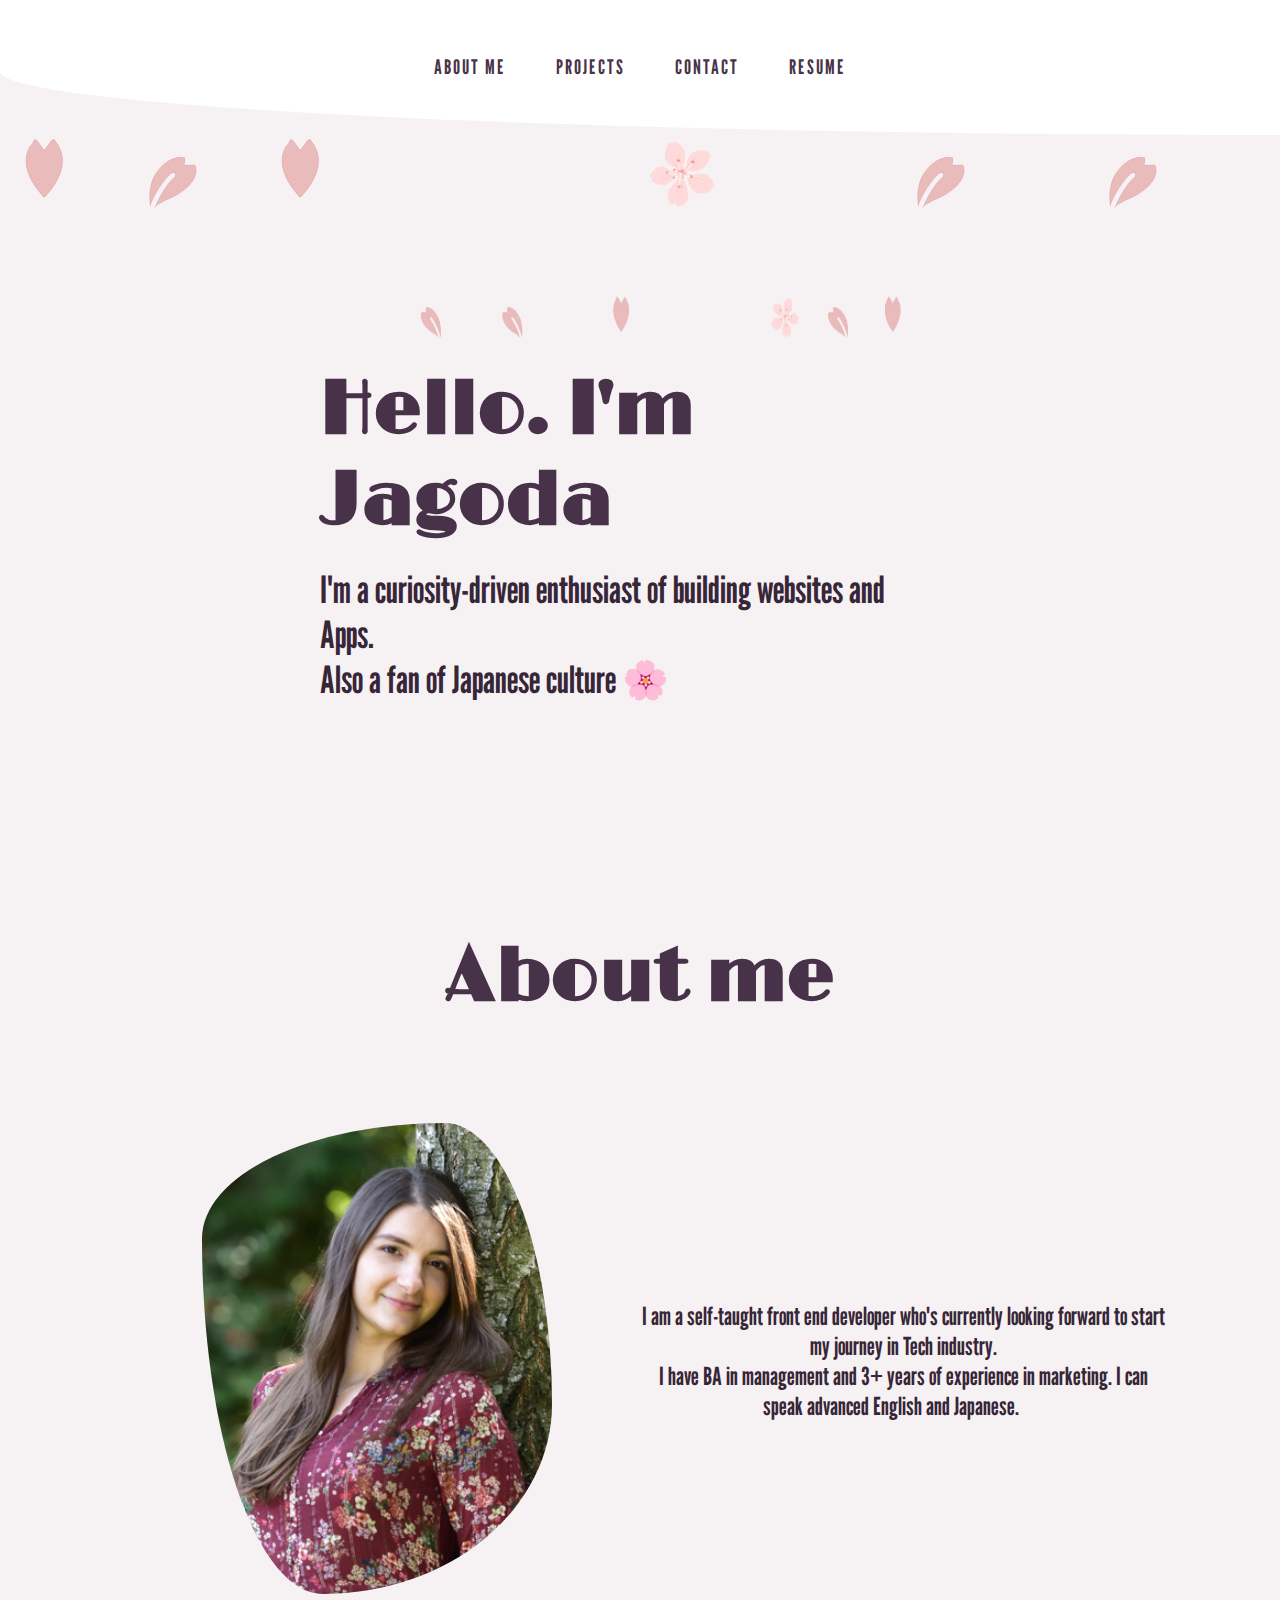
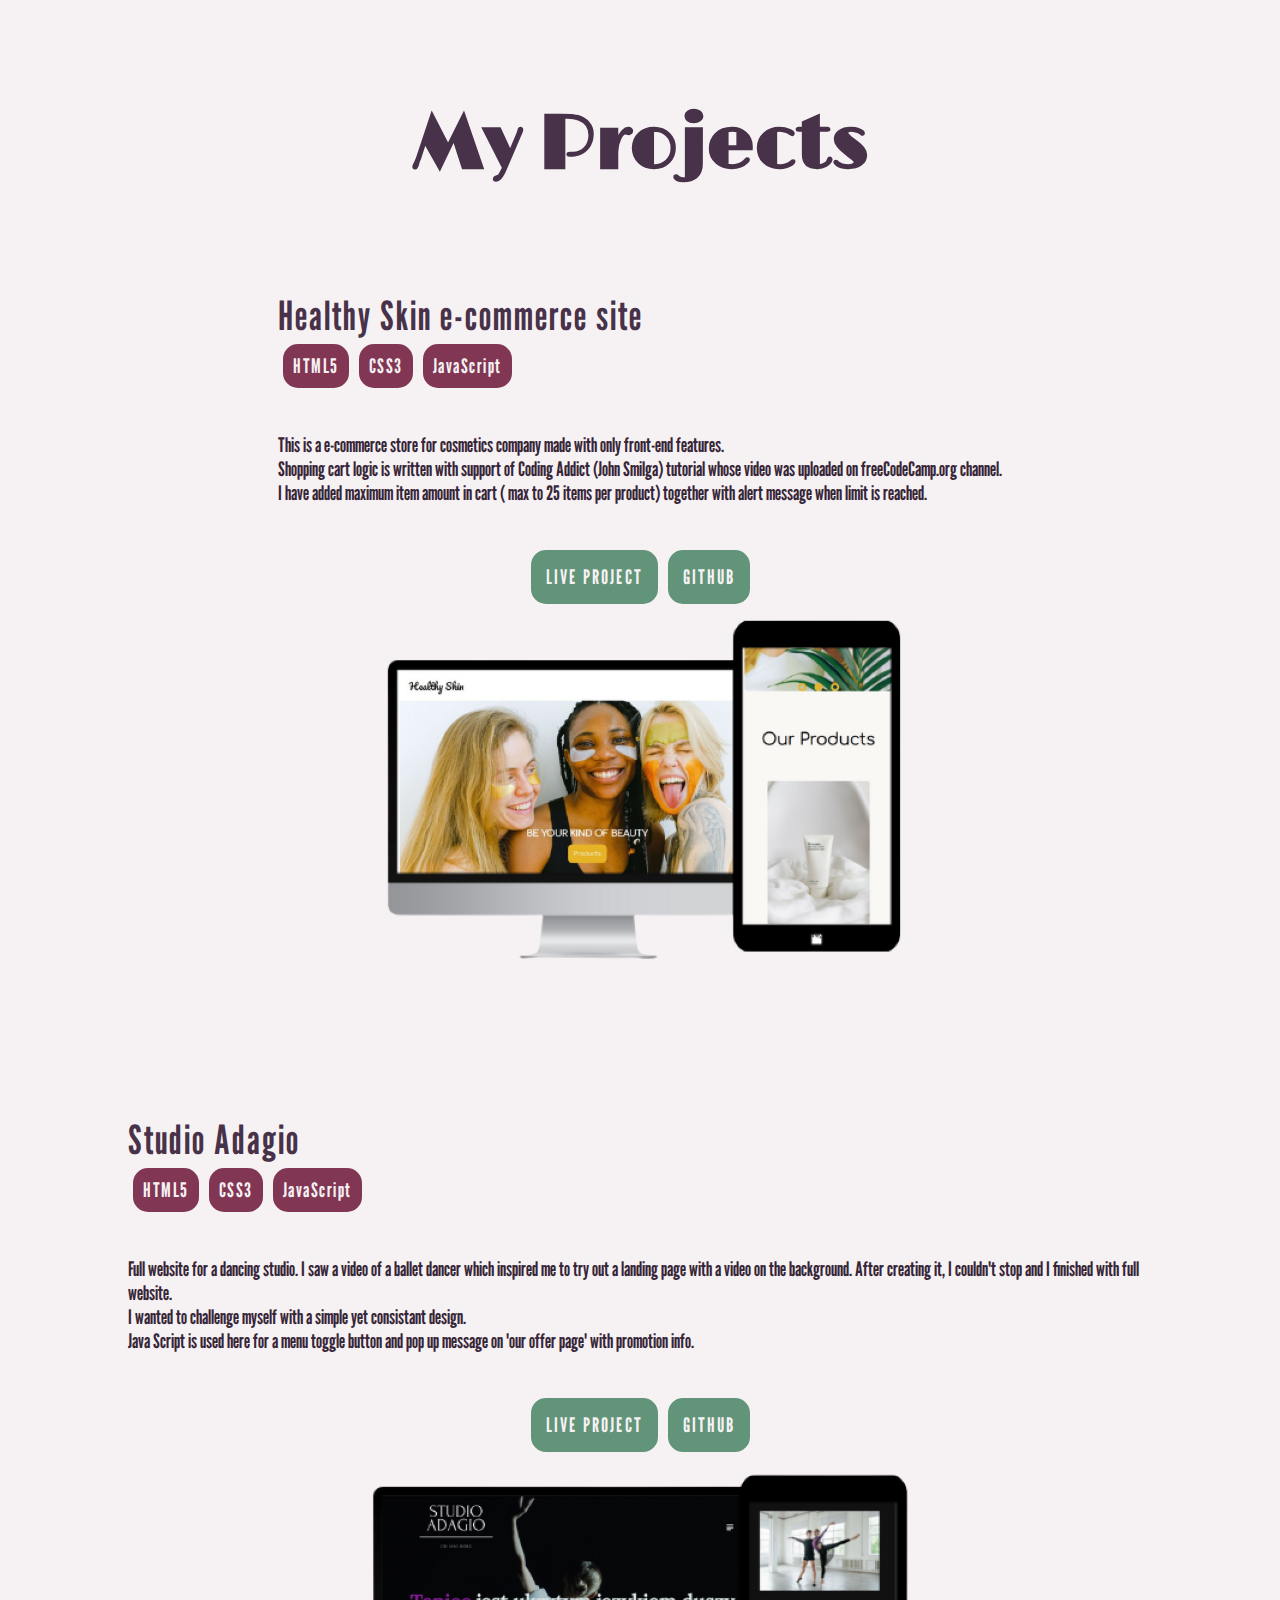
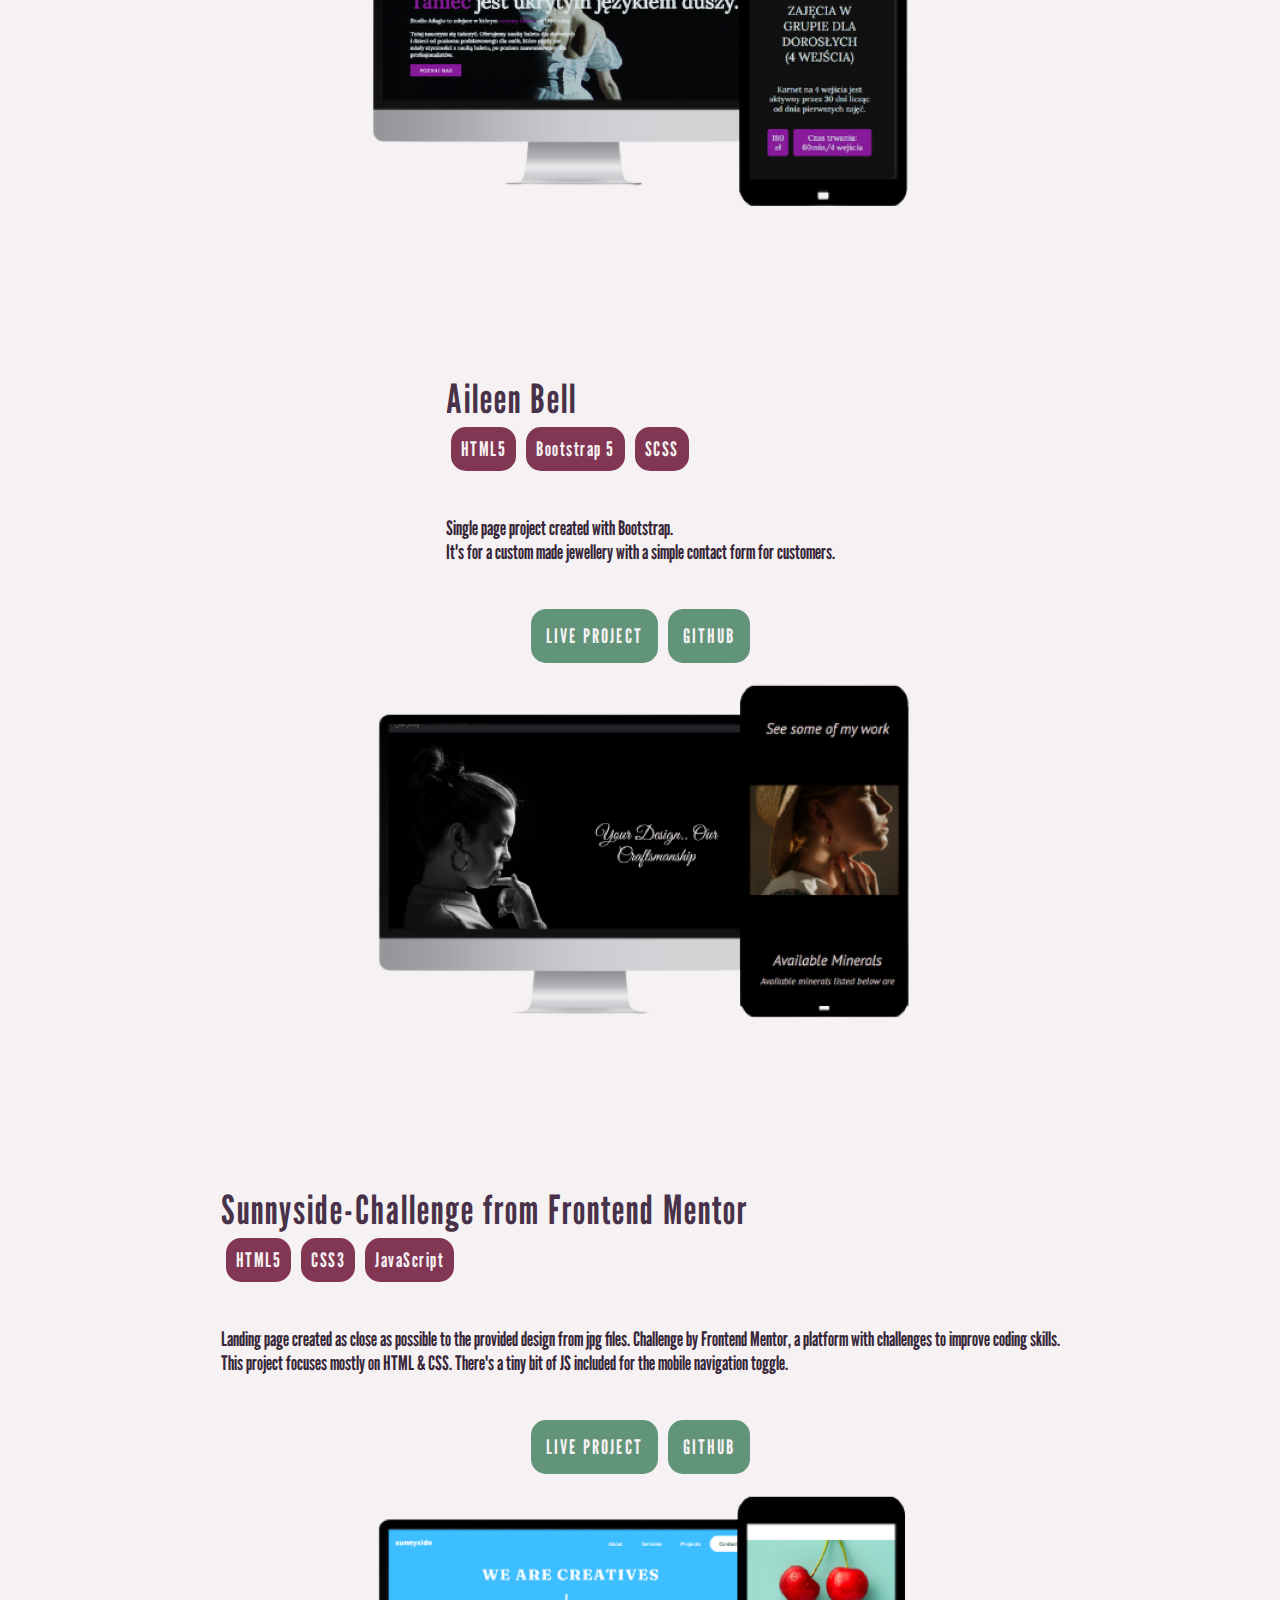
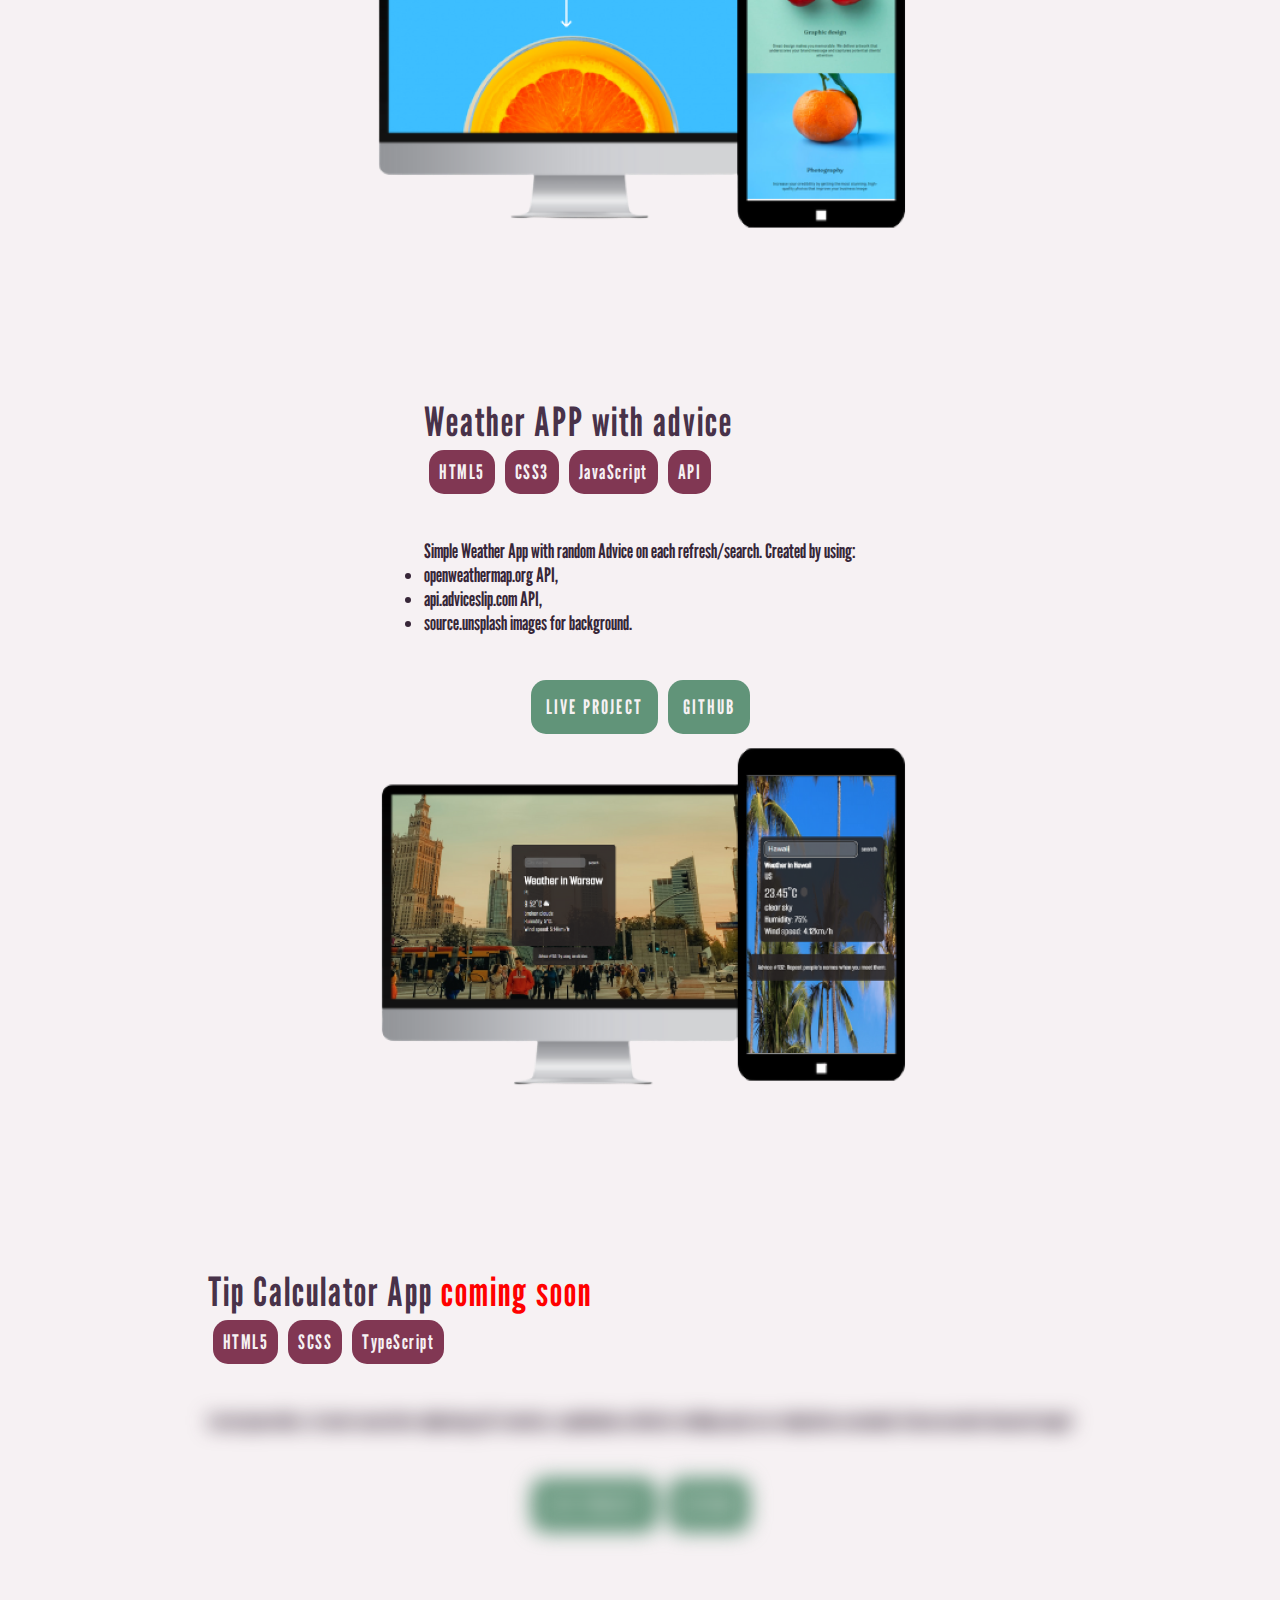
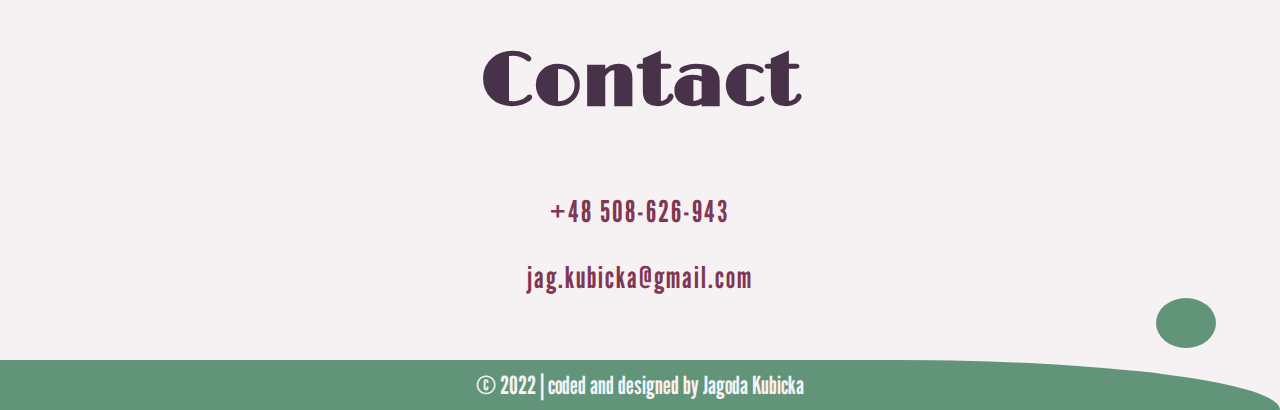
==== index.html @ ae37c706 "added meta tag for img" ====
<!DOCTYPE html>
<html lang="en">
  <head>
    <meta charset="UTF-8" />
    <meta http-equiv="X-UA-Compatible" content="IE=edge" />
    <meta name="viewport" content="width=device-width, initial-scale=1.0" />
    <meta
      name="keywords"
      content="Junior Front-end developer, Front-end developer, Warsaw, Poland, Projects, Clean Code, JavaScript, TypeScript, CSS, HTML, SCSS, SASS, Bootstrap, React, API, RWD, Responsive Websites, Responsive Design, NPM, GIT, Wordpress  "
    />
    <meta
      name="description"
      content="I am a self-taught front end developer who is passionate about building new, amazing projects."
    />
    <meta name="image" property="og:image" content="./images/screenshot.png" />
    <link
      rel="stylesheet"
      href="https://cdnjs.cloudflare.com/ajax/libs/font-awesome/6.0.0-beta3/css/all.min.css"
      integrity="sha512-Fo3rlrZj/k7ujTnHg4CGR2D7kSs0v4LLanw2qksYuRlEzO+tcaEPQogQ0KaoGN26/zrn20ImR1DfuLWnOo7aBA=="
      crossorigin="anonymous"
      referrerpolicy="no-referrer"
    />
    <script src="https://unpkg.com/scrollreveal"></script>
    <title>Jagoda Kubicka</title>
    <link rel="stylesheet" href="/main.css" />
  </head>
  <body>
    <!-- navigation section -->
    <nav id="nav">
      <ul class="nav-list-container">
        <li><a href="#about-me">about me</a></li>
        <li><a href="#projects">projects</a></li>
        <li><a href="#contact">contact</a></li>
        <li><a href="./resume.html">resume</a></li>
      </ul>
      <div class="toggle-btn">
        <i class="fa-solid fa-bars-staggered"></i>
      </div>
    </nav>
    <!-- header -->
    <header>
      <!--background animation -->
      <div class="sakura-img-container sakura-mobile">
        <img src="./images/sakura-petal-2.png" alt="sakura-petal" />
        <img src="/images/sakura-flower.png" alt="sakura-petal" />
        <img src="./images/sakura-petal.png" alt="sakura-petal" />
        <img src="./images/sakura-petal-2.png" alt="sakura-petal" />
        <img src="./images/sakura-petal.png" alt="sakura-petal" />
        <img src="./images/sakura-petal.png" alt="sakura-petal" />
      </div>
      <div class="sakura-img-container container2 sakura-mobile">
        <img src="./images/sakura-petal.png" alt="sakura-petal" />
        <img src="./images/sakura-petal.png" alt="sakura-petal" />
        <img src="/images/sakura-flower-2.png" alt="sakura-petal" />
        <img src="./images/sakura-petal.png" alt="sakura-petal" />
        <img src="./images/sakura-petal-2.png" alt="sakura-petal" />
        <img src="./images/sakura-petal.png" alt="sakura-petal" />
      </div>
      <div class="sakura-img-container container3">
        <img src="./images/sakura-flower.png" alt="sakura-petal" />
        <img src="./images/sakura-petal-2.png" alt="sakura-petal" />
        <img src="./images/sakura-petal.png" alt="sakura-petal" />
        <img src="./images/sakura-petal-2.png" alt="sakura-petal" />
        <img src="./images/sakura-petal.png" alt="sakura-petal" />
        <img src="./images/sakura-petal.png" alt="sakura-petal" />
      </div>
      <!-- end of background animation -->
      <div class="header-container">
        <h1>Hello. I'm Jagoda</h1>
        <ul class="header-links-container">
          <li>
            <a
              href="https://github.com/jagodakubicka"
              aria-label="github"
              target="_blank"
              ><i class="fa-brands fa-github"></i
            ></a>
          </li>
          <li>
            <a
              href="https://www.linkedin.com/in/jagoda-kubicka-a8a6b8183/"
              aria-label="linkedin"
              target="_blank"
              ><i class="fa-brands fa-linkedin"></i
            ></a>
          </li>
          <li>
            <a href="mailto:jag.kubicka@gmail.com" aria-label="mail"
              ><i class="fa-solid fa-envelope"></i
            ></a>
          </li>
        </ul>
        <p class="header-text">
          I'm a curiosity-driven enthusiast of building websites and Apps.
          <br />
          Also a fan of Japanese culture &#127800;
        </p>
      </div>
    </header>
    <!-- about me -->
    <main>
      <h1 class="page-section-title" id="about-me">About me</h1>
      <section class="about-me-container">
        <div class="about-me-img-container">
          <img src="/images/Jagoda-Kubicka.PNG" alt="Jagoda Kubicka" />
        </div>
        <div class="about-me-text-container">
          <p>
            I am a self-taught front end developer who's currently looking
            forward to start my journey in Tech industry.
          </p>

          <p>
            I have BA in management and 3+ years of experience in marketing. I
            can speak advanced English and Japanese.
            <button class="about-me-btn" aria-label="read-more">
              <i class="fa-solid fa-angle-down"></i>
            </button>
          </p>

          <div class="about-me-more-info">
            <p class="headline">Why coding?</p>
            <p>
              As of my marketing background, I wanted to get more into digital
              marketing and SEO. Because of that, I created site on Wordpress
              about Japanese business culture so I could test out all
              funcionalities in practice. <br />
              Unfortunately ( or fortunately?) right from the start I was
              annoyed by layout limitations. <br />
              I wanted to be in control of all colors, styles and funcionality,
              so I decided to learn basics of HTML and CSS ...and this is where
              I fell in love with coding.
              <br />
              <br />
              I discovered that coding, planning, designing and solving logical
              issues gives me gratification.
              <br />
              Learning something new in every project became quite addictive to
              me. I love that there are many ways of solving issues and there
              are almost no limits.
              <br />
              My motivation comes from knowing that there is so much more to
              learn and improve myself!
            </p>
            <br />
            <p class="headline">Who am I?</p>
            <p>
              If I were to describe myself in two words, then that would be
              <span class="green-text">disciplined</span> and
              <span class="green-text">open minded.</span>
            </p>
            <br />
            <p>
              Other than coding, I'm a big fan of Japanese culture. If not in VS
              Code, you can find me with a Japan-related book or planning my
              next trip to Japan. <br />
              For relaxation, together with my partner in crime, I'm doing yoga
              to stay healthy or I bake sweets to make days taste better.
            </p>
            <div class="about-me-img-items">
              <p>
                partner in crime
                <img class="arrow-img" src="/images/arrow.png" alt="arrow" />
              </p>
              <img src="/images/cat.jpg" alt="cat" />
            </div>
          </div>
        </div>
      </section>
      <!-- projects -->
      <h1 class="page-section-title" id="projects">My Projects</h1>
      <section class="projects-container">
        <!-- single project item -->
        <div class="project-item-container">
          <div class="project-item-text">
            <a
              class="project-item-text-title"
              href="https://healthy-skin.vercel.app/"
              target="_blank"
              >Healthy Skin e-commerce site</a
            >
            <div class="project-item-tags">
              <p class="item-tag">HTML5</p>
              <p class="item-tag">CSS3</p>
              <p class="item-tag">JavaScript</p>
            </div>
            <p class="project-item-text-desc">
              This is a e-commerce store for cosmetics company made with only
              front-end features.
              <br />
              Shopping cart logic is written with support of Coding Addict (John
              Smilga) tutorial whose video was uploaded on freeCodeCamp.org
              channel.

              <br />
              I have added maximum item amount in cart ( max to 25 items per
              product) together with alert message when limit is reached.
            </p>
            <div class="project-item-links">
              <a href="https://healthy-skin.vercel.app/" target="_blank"
                >live project</a
              >
              <a
                href="https://github.com/jagodakubicka/Healthy-skin"
                target="_blank"
                >Github</a
              >
            </div>
          </div>
          <div class="project-item-img">
            <img
              class="project-img-desktop"
              src="/images/projects/Healthy-skin.png"
              alt="healthy skin"
            />
          </div>
        </div>
        <!-- end of single project item -->
        <!-- single project item -->
        <div class="project-item-container">
          <div class="project-item-img">
            <img
              class="project-img-desktop"
              src="/images/projects/studio-adagio.png"
              alt="studio-adagio"
            />
          </div>
          <div class="project-item-text">
            <a
              class="project-item-text-title"
              href="https://studio-adagio-ballet-dancing-school.hostman.site/"
              target="_blank"
              >Studio Adagio</a
            >
            <div class="project-item-tags">
              <p class="item-tag">HTML5</p>
              <p class="item-tag">CSS3</p>
              <p class="item-tag">JavaScript</p>
            </div>
            <p class="project-item-text-desc">
              Full website for a dancing studio. I saw a video of a ballet
              dancer which inspired me to try out a landing page with a video on
              the background. After creating it, I couldn't stop and I finished
              with full website.
              <br />
              I wanted to challenge myself with a simple yet consistant design.

              <br />
              Java Script is used here for a menu toggle button and pop up
              message on 'our offer page' with promotion info.
            </p>
            <div class="project-item-links">
              <a
                href="https://studio-adagio-ballet-dancing-school.hostman.site/"
                target="_blank"
                >live project</a
              >
              <a
                href="https://github.com/jagodakubicka/Studio-Adagio-Ballet-Dancing-School"
                target="_blank"
                >Github</a
              >
            </div>
          </div>
        </div>
        <!-- end of single project item -->
        <!-- single project item -->
        <div class="project-item-container">
          <div class="project-item-text">
            <a
              class="project-item-text-title"
              href="https://aileen-bell--custom-jewellery.hostman.site/"
              target="_blank"
              >Aileen Bell</a
            >
            <div class="project-item-tags">
              <p class="item-tag">HTML5</p>
              <p class="item-tag">Bootstrap 5</p>
              <p class="item-tag">SCSS</p>
            </div>
            <p class="project-item-text-desc">
              Single page project created with Bootstrap.
              <br />
              It's for a custom made jewellery with a simple contact form for
              customers.
            </p>

            <div class="project-item-links">
              <a
                href="https://aileen-bell--custom-jewellery.hostman.site/"
                target="_blank"
                >live project</a
              >
              <a
                href="https://github.com/jagodakubicka/Aileen-Bell--Custom-Jewellery"
                target="_blank"
                >Github</a
              >
            </div>
          </div>
          <div class="project-item-img">
            <img
              class="project-img-desktop"
              src="/images/projects/aileen-bell.png"
              alt="aileen-bell-desktop"
            />
          </div>
        </div>
        <!-- end of single project item -->
        <!-- single project item -->
        <div class="project-item-container">
          <div class="project-item-img">
            <img
              class="project-img-desktop"
              src="/images/projects/sunnyside.png"
              alt="Sunnyside"
            />
          </div>
          <div class="project-item-text">
            <a
              class="project-item-text-title"
              href="https://responsive-landing-page-using-grid.vercel.app/#"
              target="_blank"
              >Sunnyside-Challenge from Frontend Mentor</a
            >
            <div class="project-item-tags">
              <p class="item-tag">HTML5</p>
              <p class="item-tag">CSS3</p>
              <p class="item-tag">JavaScript</p>
            </div>
            <p class="project-item-text-desc">
              Landing page created as close as possible to the provided design
              from jpg files. Challenge by Frontend Mentor, a platform with
              challenges to improve coding skills.
              <br />
              This project focuses mostly on HTML & CSS. There's a tiny bit of
              JS included for the mobile navigation toggle.
            </p>
            <div class="project-item-links">
              <a
                href="https://responsive-landing-page-using-grid.vercel.app/#"
                target="_blank"
                >live project</a
              >
              <a
                href="https://github.com/jagodakubicka/Responsive-landing-page-using-Grid"
                target="_blank"
                >Github</a
              >
            </div>
          </div>
        </div>
        <!-- end of single project item -->
        <!-- single project item -->
        <div class="project-item-container">
          <div class="project-item-text">
            <a
              class="project-item-text-title"
              href="https://weather-app-eta-beige.vercel.app/"
              target="_blank"
              >Weather APP with advice</a
            >
            <div class="project-item-tags">
              <p class="item-tag">HTML5</p>
              <p class="item-tag">CSS3</p>
              <p class="item-tag">JavaScript</p>
              <p class="item-tag">API</p>
            </div>
            <p class="project-item-text-desc">
              Simple Weather App with random Advice on each refresh/search.
              Created by using:
              <li>openweathermap.org API,</li>
              <li>api.adviceslip.com API,</li>
              <li>source.unsplash images for background.</li>
            </p>

            <div class="project-item-links">
              <a
                href="https://weather-app-eta-beige.vercel.app/"
                target="_blank"
                >live project</a
              >
              <a
                href="https://github.com/jagodakubicka/weatherApp"
                target="_blank"
                >Github</a
              >
            </div>
          </div>
          <div class="project-item-img">
            <img
              class="project-img-desktop"
              src="/images/projects/Weather App.png"
              alt="studio-adagio"
            />
          </div>
        </div>
        <!-- end of single project item -->
        <!-- single project item -->
        <div class="project-item-container">
          <div class="project-item-img"></div>
          <div class="project-item-text">
            <a
              class="project-item-text-title inactiveLink"
              href="#"
              target="_blank"
              >Tip Calculator App
              <span class="work-in-progress">coming soon</span></a
            >
            <div class="project-item-tags">
              <p class="item-tag">HTML5</p>
              <p class="item-tag">SCSS</p>
              <p class="item-tag">TypeScript</p>
            </div>
            <p class="project-item-text-desc work-in-progess-blur">
              Lorem ipsum dolor, sit amet consectetur adipisicing elit.
              Inventore, repudiandae architecto similique quia esse voluptatum
              assumenda. Harum nesciunt obcaecati neque!
            </p>

            <div class="project-item-links work-in-progess-blur">
              <a href="#" target="_blank" class="inactiveLink">live project</a>
              <a href="#" target="_blank" class="inactiveLink">Github</a>
            </div>
          </div>
        </div>
        <!-- end of single project item -->
      </section>
      <!-- contact -->
      <h1 class="page-section-title" id="contact">Contact</h1>
      <section class="contact-container">
        <div class="contact-item">
          <a href="tel:+48 508-626-943"
            ><i class="fa-solid fa-phone"></i>+48 508-626-943</a
          >
        </div>
        <div class="contact-item">
          <a href="mailto:jag.kubicka@gmail.com"
            ><i class="fa-solid fa-envelope"></i>jag.kubicka@gmail.com</a
          >
        </div>
        <a href="#nav" aria-label="link to top page" class="page-top-link"
          ><i class="fa-solid fa-angle-up"></i
        ></a>
      </section>
    </main>
    <!-- footer -->
    <footer>
      <div class="footer-container">
        <p>© 2022 | coded and designed by Jagoda Kubicka</p>
      </div>
    </footer>
    <script src="/app.js"></script>
  </body>
</html>
---- main.css ----
/* fonts import */
@import url('https://fonts.googleapis.com/css2?family=League+Gothic&display=swap');
/* font-family: 'League Gothic', sans-serif; */
@import url('https://fonts.googleapis.com/css2?family=Limelight&display=swap');
/* font-family: 'Limelight', cursive; */

:root {
  --text-color: rgb(55, 38, 56);
  --hover-elements: rgb(97, 148, 121);
  --hover-text: rgb(129, 55, 83);
  --main-text: rgb(72, 50, 73);
  --background-color: rgb(246, 241, 243);
}

html {
  scroll-behavior: smooth;
}

::selection {
  background: var(--hover-elements);
  color: var(--background-color);
}

* {
  margin: 0;
  padding: 0;
  box-sizing: border-box;
}
body {
  height: 100vh;
  font-family: 'League Gothic', sans-serif;
  font-size: 25px;
  background-color: var(--background-color);
  color: var(--text-color);
}
img {
  max-width: 100%;
}

/* navigation section */
nav {
  display: flex;
  width: 100%;
  background-color: #fff;
  border-radius: 0% 100% 0% 100% / 53% 0% 100% 47%;
  min-height: 100px;
}
.nav-list-container {
  display: flex;
  padding: 2em;
  margin: auto;
}
.nav-list-container > li {
  list-style: none;
  margin: 0 1em;
}

.nav-list-container > li > a {
  color: var(--main-text);
  text-decoration: none;
  text-transform: uppercase;
  letter-spacing: 2px;
  font-size: 20px;
}
.nav-list-container > li > a:hover {
  color: var(--hover-text);
}
.nav-list-container > li > a:after {
  content: '';
  display: block;
  width: auto;
  border-bottom: 5px solid var(--hover-elements);
  transform: scale(0);
  transition: transform 0.5s ease-in-out;
}
.nav-list-container > li > a:hover::after {
  transform: scale(1);
}

.toggle-btn {
  display: none;
  margin: auto;
}

@media (max-width: 880px) {
  .nav-list-container {
    text-align: center;
    display: block;
  }
  .toggle-btn {
    position: absolute;
    right: 20px;
    display: inline;
    cursor: pointer;
    padding: 1em;
  }
  .active {
    display: none;
  }
}
/* end of navigation section */
/* header section */
header {
  position: relative;
  height: 88.5vh;
  width: 100%;
  overflow: hidden;
  display: flex;
  align-items: center;
}
.header-container {
  width: 50%;
  margin: auto;
}
.header-container > h1 {
  font-size: 3em;
  font-family: 'Limelight', cursive;
  color: var(--main-text);
}
.header-links-container {
  display: flex;
}
.header-links-container > li {
  list-style: none;
  margin: 10px;
}
.fa-brands,
.fa-solid {
  color: var(--hover-text);
  font-size: 30px;
}
.fa-brands:hover,
.fa-solid:hover {
  color: var(--hover-elements);
}
.header-text {
  font-size: 1.5em;
  max-width: 90%;
}
@media (max-width: 980px) {
  .header-container {
    width: 100%;
    padding-left: 3em;
  }
}
@media (max-width: 500px) {
  .header-container > h1 {
    font-size: 3em;
  }
  .header-text {
    max-width: 100%;
  }
}
@media (max-width: 400px) {
  .header-container {
    padding-left: 1em;
  }
  .header-container > h1 {
    font-size: 2em;
  }
  .header-text {
    font-size: 1em;
  }
}
/* animation on background */
.sakura-img-container {
  position: absolute;
  width: 100%;
  height: 100%;
  top: 0;
  left: 0;
  pointer-events: none;
}
.sakura-img-container > img {
  position: absolute;
  display: block;
}
.sakura-img-container > img:nth-child(1) {
  left: 20%;
  animation: animate 15s linear infinite;
  animation-delay: -7s;
}
.sakura-img-container > img:nth-child(2) {
  left: 50%;
  animation: animate 20s linear infinite;
  animation-delay: -5s;
}
.sakura-img-container > img:nth-child(3) {
  left: 70%;
  animation: animate 20s linear infinite;
  animation-delay: 0s;
}
.sakura-img-container > img:nth-child(4) {
  left: 0%;
  animation: animate 15s linear infinite;
  animation-delay: -5s;
}
.sakura-img-container > img:nth-child(5) {
  left: 85%;
  animation: animate 18s linear infinite;
  animation-delay: -10s;
}
.sakura-img-container > img:nth-child(6) {
  left: 10%;
  animation: animate 15s linear infinite;
  animation-delay: -10s;
}
.container2 {
  transform: scale(1.5) rotateY(180deg);
  filter: blur(2px);
}
.container3 {
  transform: scale(0.6) rotateY(225deg);
}
@keyframes animate {
  0% {
    opacity: 0;
    top: -10%;
    transform: translateX(20px) rotate(0deg);
  }
  10% {
    opacity: 1;
  }
  20% {
    transform: translateX(-20px) rotate(45deg);
  }
  40% {
    transform: translateX(-20px) rotate(90deg) translateY(-10px);
  }
  60% {
    transform: translateX(20px) rotate(180deg);
  }
  80% {
    opacity: 0;
    transform: translateX(-20px) rotate(180deg);
  }
  95% {
    opacity: 0;
    transform: translateX(-20px) rotate(200deg) translateY(10px);
  }
  100% {
    opacity: 0;
    top: 110%;
    transform: translateX(-20px) rotate(225deg);
  }
}
@media (max-width: 600px) {
  .sakura-mobile {
    display: none;
  }
}
/* end of animation on background */

/* end of header section */
/* about me section */
.page-section-title {
  text-align: center;
  font-size: 3em;
  font-family: 'Limelight', cursive;
  color: var(--main-text);
}
.about-me-container {
  display: grid;
  grid-template-columns: repeat(2, 1fr);
  padding: 2em;
  text-align: center;
  height: auto;
  width: 90%;
  max-width: 1500px;
  margin: auto;
  font-size: 25px;
}
.about-me-img-container {
  max-width: 1000px;
}
.about-me-img-container > img {
  padding: 2em;
  width: 450px;
  border-radius: 65% 35% 62% 38% / 29% 58% 42% 71%;
}
.about-me-text-container {
  margin: auto;
  max-width: 1000px;
}
.about-me-btn {
  border: none;
  background: transparent;
  font-size: 26px;
  cursor: pointer;
  left: 0;
  font-family: 'League Gothic', sans-serif;
  animation: btn-move 1s ease-in-out alternate infinite;
  margin-left: 20px;
}
.about-me-btn:hover {
  color: var(--dark-pink);
}
.rotate-btn {
  transition-duration: 1s;
  transform: rotate(180deg);
}
.about-me-more-info {
  display: none;
}
.display {
  display: block;
  animation: showText 2s ease-in-out;
}
@keyframes showText {
  0% {
    opacity: 0;
  }
  100% {
    opacity: 1;
  }
}
.about-me-img-items {
  display: flex;
  justify-content: center;
  align-items: center;
}
.about-me-img-items > img {
  width: 150px;
  height: 150px;
  padding: 0.5em;
  border-radius: 50%;
}
.headline {
  color: var(--hover-text);
  font-size: 35px;
  padding: 0.5em;
}
.arrow-img {
  width: 50px;
  margin: -20px;
  padding: 0.3em;
}
.green-text {
  color: var(--hover-elements);
}
@keyframes btn-move {
  0% {
    transform: translateY(-5px);
  }
  100% {
    transform: translateY(0px);
  }
}
@media (max-width: 980px) {
  .about-me-container {
    grid-template-columns: repeat(1, 1fr);
  }
}
@media (max-width: 350px) {
  .about-me-img-container > img {
    padding: 0;
  }
}
/* end of about me section */
/* projects section */
.projects-container {
  display: flex;
  flex-direction: column;
  padding-top: 2em;
  max-width: 2000px;
  margin: auto;
}
.project-item-container {
  display: grid;
  grid-template-columns: repeat(2, 1fr);
  width: 80%;
  align-self: center;
  padding: 2em 0;
  margin-bottom: 2em;
}
.project-item-text {
  margin: auto;
  font-size: 20px;
}
.project-item-text-title {
  font-size: 40px;
  letter-spacing: 2px;
  text-decoration: none;
  color: var(--main-text);
}
.project-item-tags {
  display: flex;
}
.item-tag {
  background-color: var(--hover-text);
  margin: 5px;
  padding: 10px;
  color: var(--background-color);
  letter-spacing: 1.5px;
  border-radius: 15px;
}
.project-item-text-desc {
  padding-top: 2em;
}
.project-item-links {
  display: flex;
  justify-content: center;
  padding-top: 2em;
}
.project-item-links > a {
  text-decoration: none;
  color: var(--background-color);
  background-color: var(--hover-elements);

  border-radius: 15px;
  margin: 5px;
  padding: 15px;
  text-transform: uppercase;
  letter-spacing: 2px;
}
.project-item-links > a:hover {
  transform: scale(1.02);
  box-shadow: 3px 10px 20px -6px rgba(66, 68, 90, 1);
}
.project-item-img {
  display: flex;
}
.work-in-progress {
  color: red;
}
.work-in-progess-blur {
  filter: blur(10px);
}
.inactiveLink {
  pointer-events: none;
  cursor: default;
}
@media (max-width: 1350px) {
  .project-item-container {
    grid-template-columns: repeat(1, 1fr);
  }
  .project-item-text {
    order: 1;
  }
  .project-item-img {
    justify-content: center;
    order: 2;
  }
}
@media (max-width: 450px) {
  .page-section-title {
    font-size: 2em;
  }
}
@media (max-width: 350px) {
  .item-tag {
    padding: 5px;
  }
  .project-item-links > a {
    padding: 5px;
  }
}
/* end of projects section */
/* contact section */
.contact-container {
  display: flex;
  flex-direction: column;
  justify-content: center;
  align-items: center;
  padding: 2em;
  position: relative;
}
.contact-item {
  padding: 0.6em;
}
.contact-item > a {
  text-decoration: none;
  margin: 0 1em;
  color: var(--hover-text);
  font-size: 30px;
  letter-spacing: 2px;
}
.contact-item > a:hover {
  color: var(--hover-elements);
}
.page-top-link {
  position: absolute;
  bottom: 5%;
  right: 5%;
  background-color: var(--hover-elements);
  border-radius: 50%;
  padding: 1em 1.2em;

  animation: bounce 5s ease-in-out alternate infinite;
}
.page-top-link > .fa-solid {
  color: var(--background-color);
}
.page-top-link:hover {
  background-color: var(--main-text);
}

@keyframes bounce {
  0%,
  20%,
  50%,
  80%,
  100% {
    transform: translateY(0);
  }
  40% {
    transform: translateY(-30px);
  }
  60% {
    transform: translateY(-15px);
  }
}
@media (max-width: 550px) {
  .page-top-link {
    padding: 0.09em 0.3em;
  }
  .page-top-link > .fa-solid {
    font-size: 20px;
  }
  .contact-container {
    padding: 0;
  }
  .contact-item > a,
  .contact-item > a > .fa-solid {
    font-size: 20px;
  }
}
/* end of contact section */
/* footer */
footer {
  background-color: var(--hover-elements);
  color: var(--background-color);
  text-align: center;
  height: 50px;
  border-radius: 70% 30% 100% 0% / 0% 100% 0% 100%;
}
.footer-container {
  display: flex;
  justify-content: center;
  align-items: center;

  height: 100%;
}
@media (max-width: 450px) {
  footer {
    font-size: 16px;
  }
}
/* end of footer */

/* resume page */
.resume-container {
  height: auto;
  display: grid;
  padding: 2em;
  width: 80%;
  margin: auto;
}

.resume-item {
  margin: 1em;
  border-radius: 15px;
  background-color: rgba(255, 255, 255, 0.4);
}
.resume-item:hover {
  transform: scale(1.02);
  box-shadow: 8px 12px 24px 0px rgb(164, 182, 171);
}
.resume-item-title {
  font-family: 'Limelight', cursive;
  text-transform: uppercase;
  font-size: 30px;
  font-weight: bolder;
  letter-spacing: 2px;
  padding: 0.5em;
}

.personal-info-data {
  display: flex;
  flex-direction: column;
  padding: 0.5em;
}
.personal-info-data > p {
  font-size: 45px;
}
.personal-info-data > a {
  text-decoration: none;
  color: var(--main-text);
  font-size: 40px;
}
.personal-info-data > a:hover {
  color: var(--hover-elements);
}

.tech-stack-container {
  grid-column-start: 2;
  grid-column-end: 4;
  grid-row-start: 1;
  grid-row-end: 3;
  display: flex;
  flex-direction: column;
  justify-content: center;
}
.tech-stact-items {
  display: flex;
  flex-wrap: wrap;
  padding: 0.5em;
}
.tech-stact-items > p {
  text-transform: uppercase;
  border-radius: 10px;
}
.languages-container {
  padding: 0.5em;
}
.language-level > p {
  font-size: 40px;
}
.language-level {
  display: block;
}
.work-experience-container {
  grid-column-start: 1;
  grid-column-end: 4;
  grid-row-start: 3;
  grid-row-end: 3;
}
.work-experience-item {
  padding: 0.5em;
  text-transform: uppercase;
}
.work-experience-item ul {
  padding: 1em;
}

.work-title {
  text-transform: uppercase;
  font-size: 35px;
}
.company-name {
  color: var(--hover-elements);
}
.work-title span {
  color: var(--hover-text);
  margin-left: 10px;
}

.interests-items {
  padding: 0.5em;
  font-size: 40px;
  text-transform: uppercase;
}
.education-container {
  grid-column-start: 2;
  grid-column-end: 4;
}
.education-item {
  padding: 0.5em;
  font-size: 40px;
  text-transform: uppercase;
}
.education-item span {
  color: var(--hover-text);
}
@media (max-width: 1000px) {
  .resume-container {
    grid-template-columns: repeat(1, 1fr);
  }
  .personal-info-container {
    grid-column-start: 1;
    grid-row: 1;
  }
  .tech-stack-container {
    grid-column-start: 1;
    grid-row: 3;
  }
  .work-experience-container {
    grid-column-start: 1;
    grid-row: 4;
  }
  .interests-container {
    grid-column-start: 1;
    grid-row: 6;
  }
  .education-container {
    grid-column-start: 1;
    grid-row: 5;
  }
  .languages-container {
    grid-column-start: 1;
    grid-row: 2;
  }
}
@media (max-width: 450px) {
  .resume-container {
    padding: 0;
  }
  .resume-item-title {
    font-size: 20px;
  }
  .personal-info-data > p,
  .personal-info-data > a,
  .language-level > p,
  .work-title,
  .interests-items,
  .education-item,
  .work-experience-item > ul {
    font-size: 20px;
  }
  .personal-info-data .fa-solid,
  .personal-info-data .fa-brands,
  .education-item .fa-solid {
    font-size: 20px;
  }
}
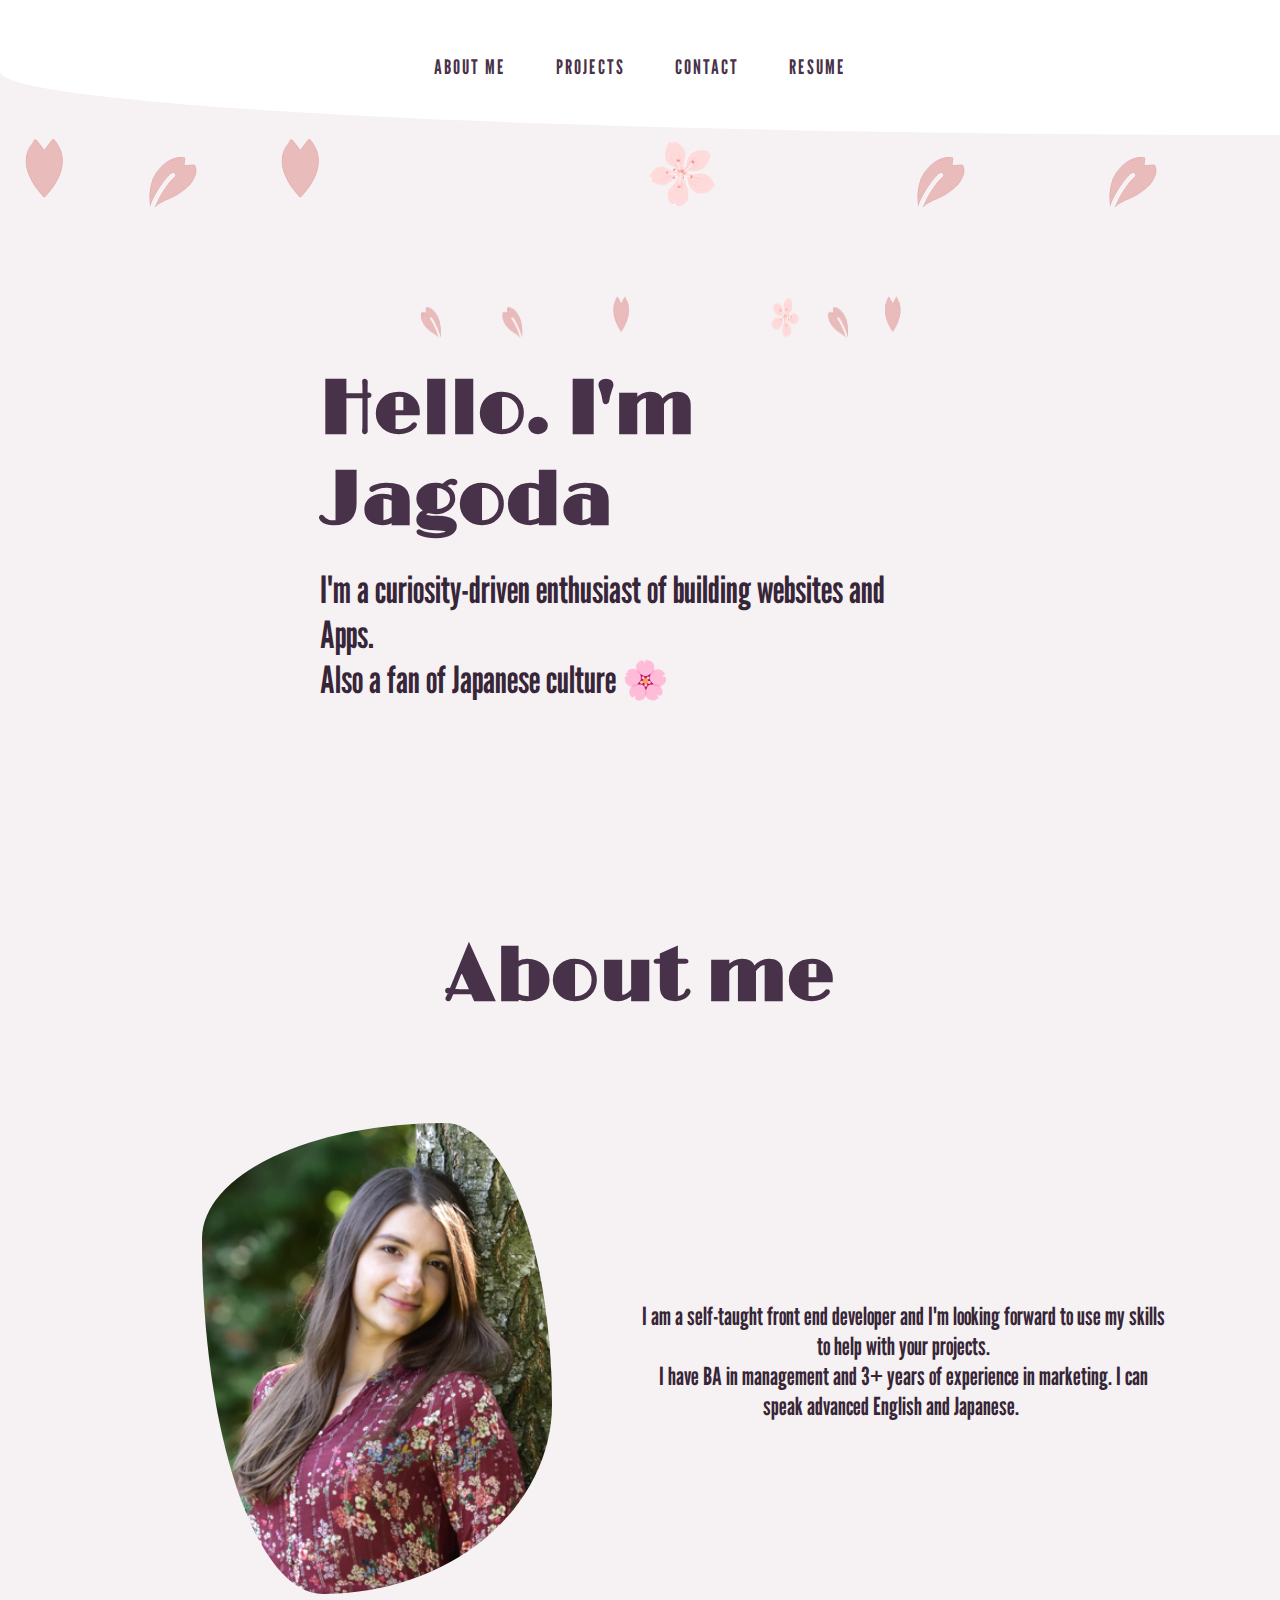
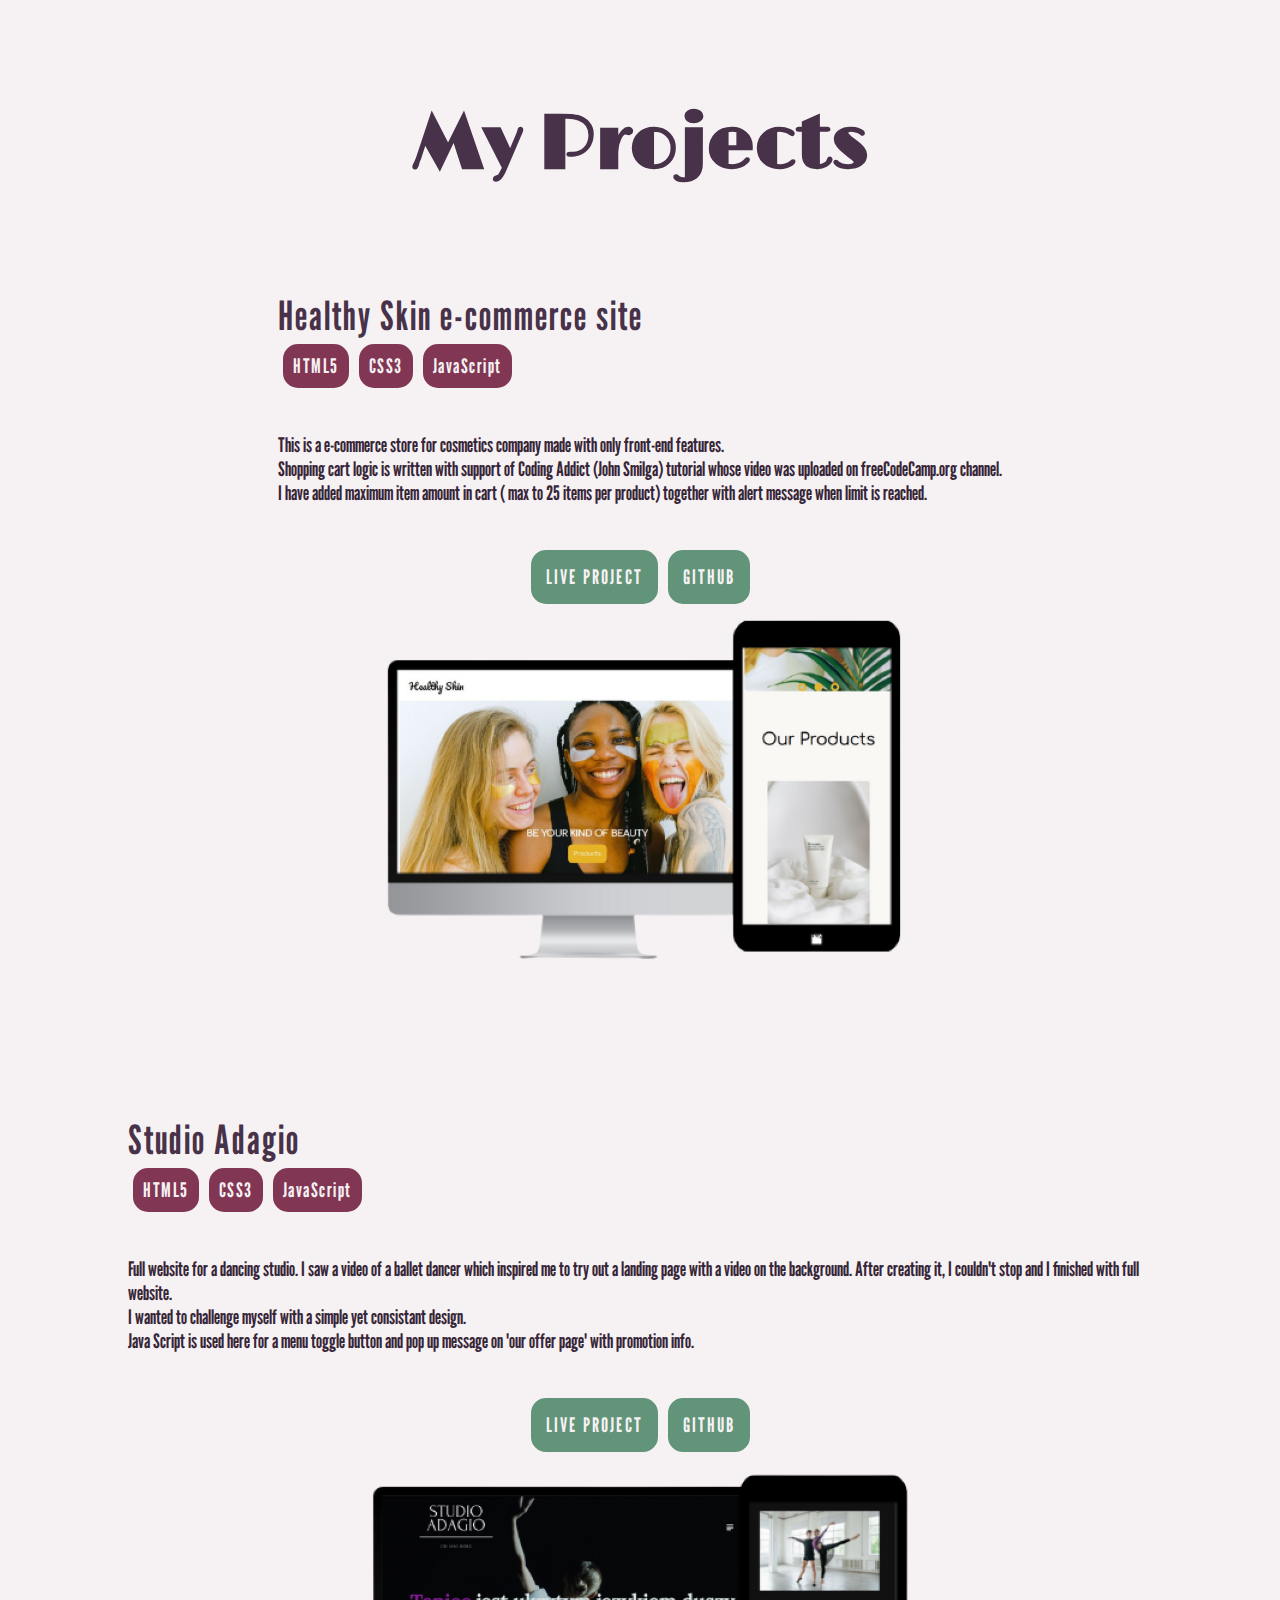
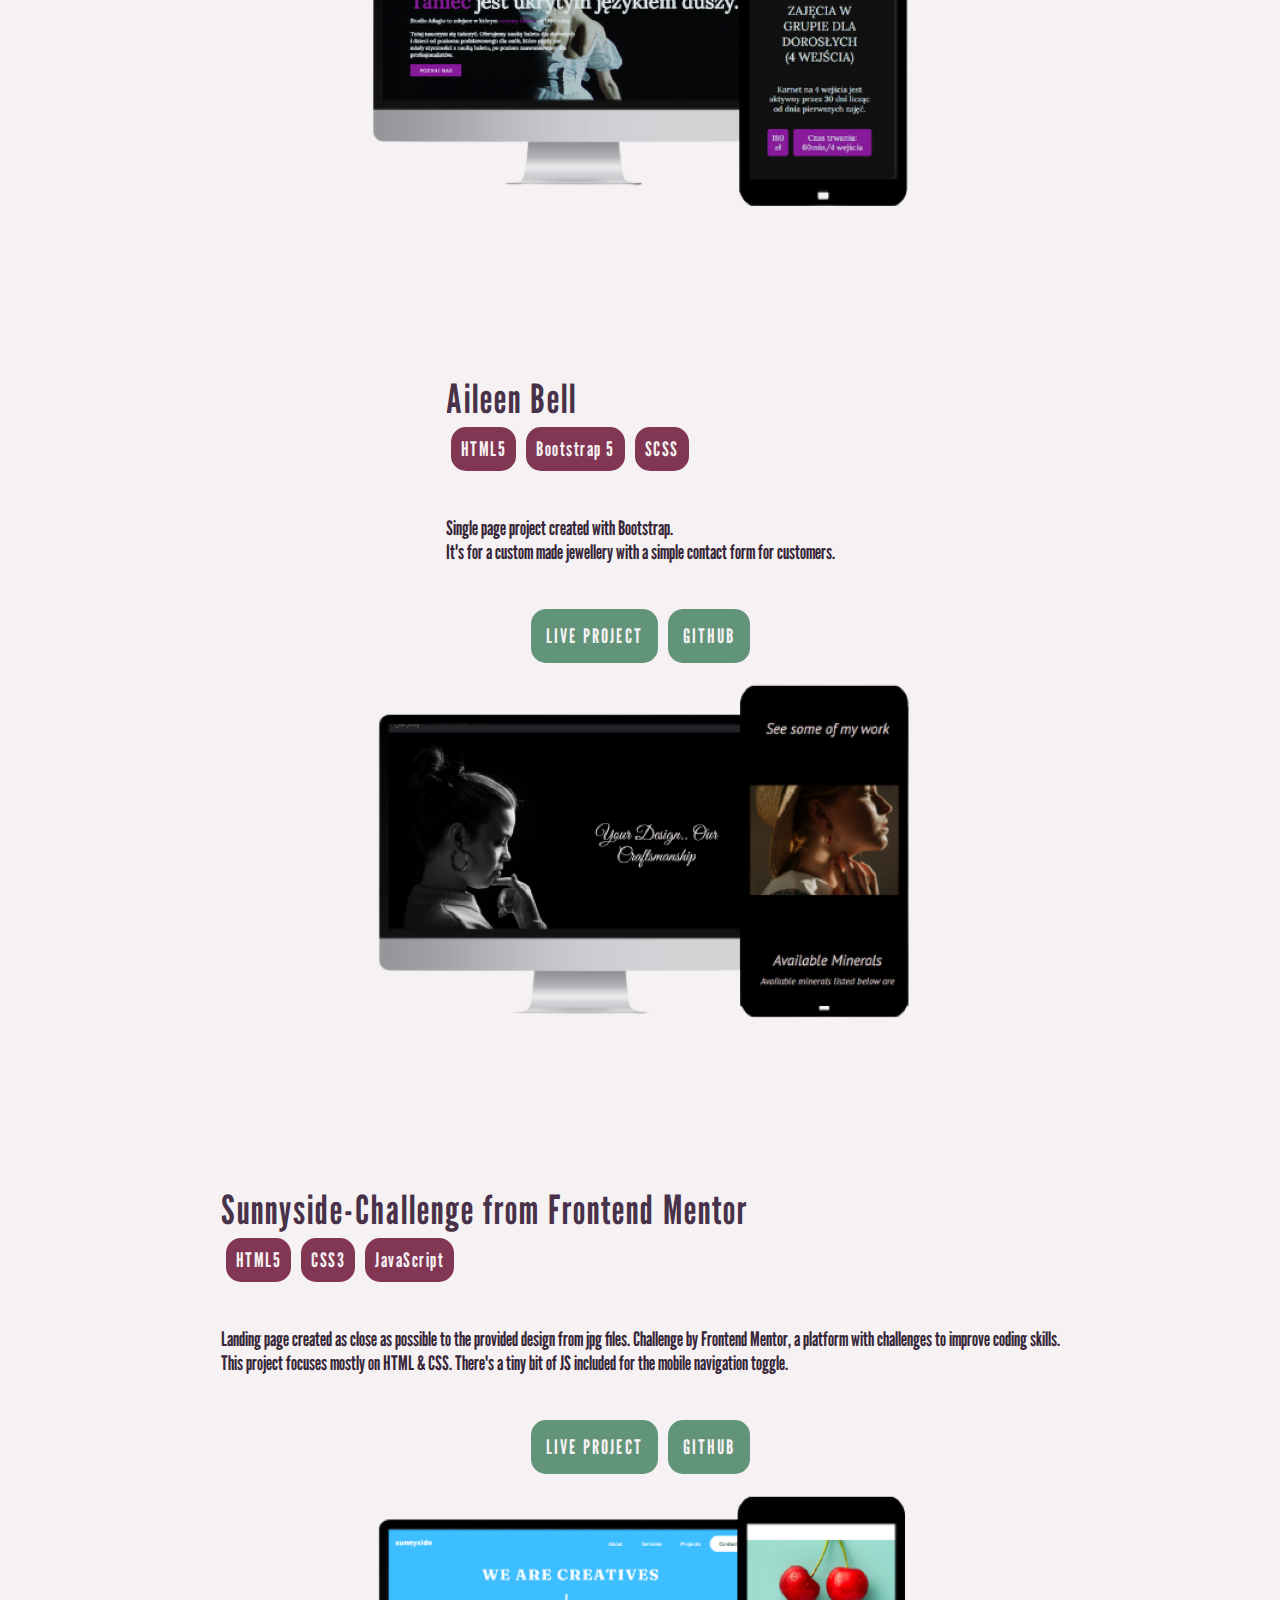
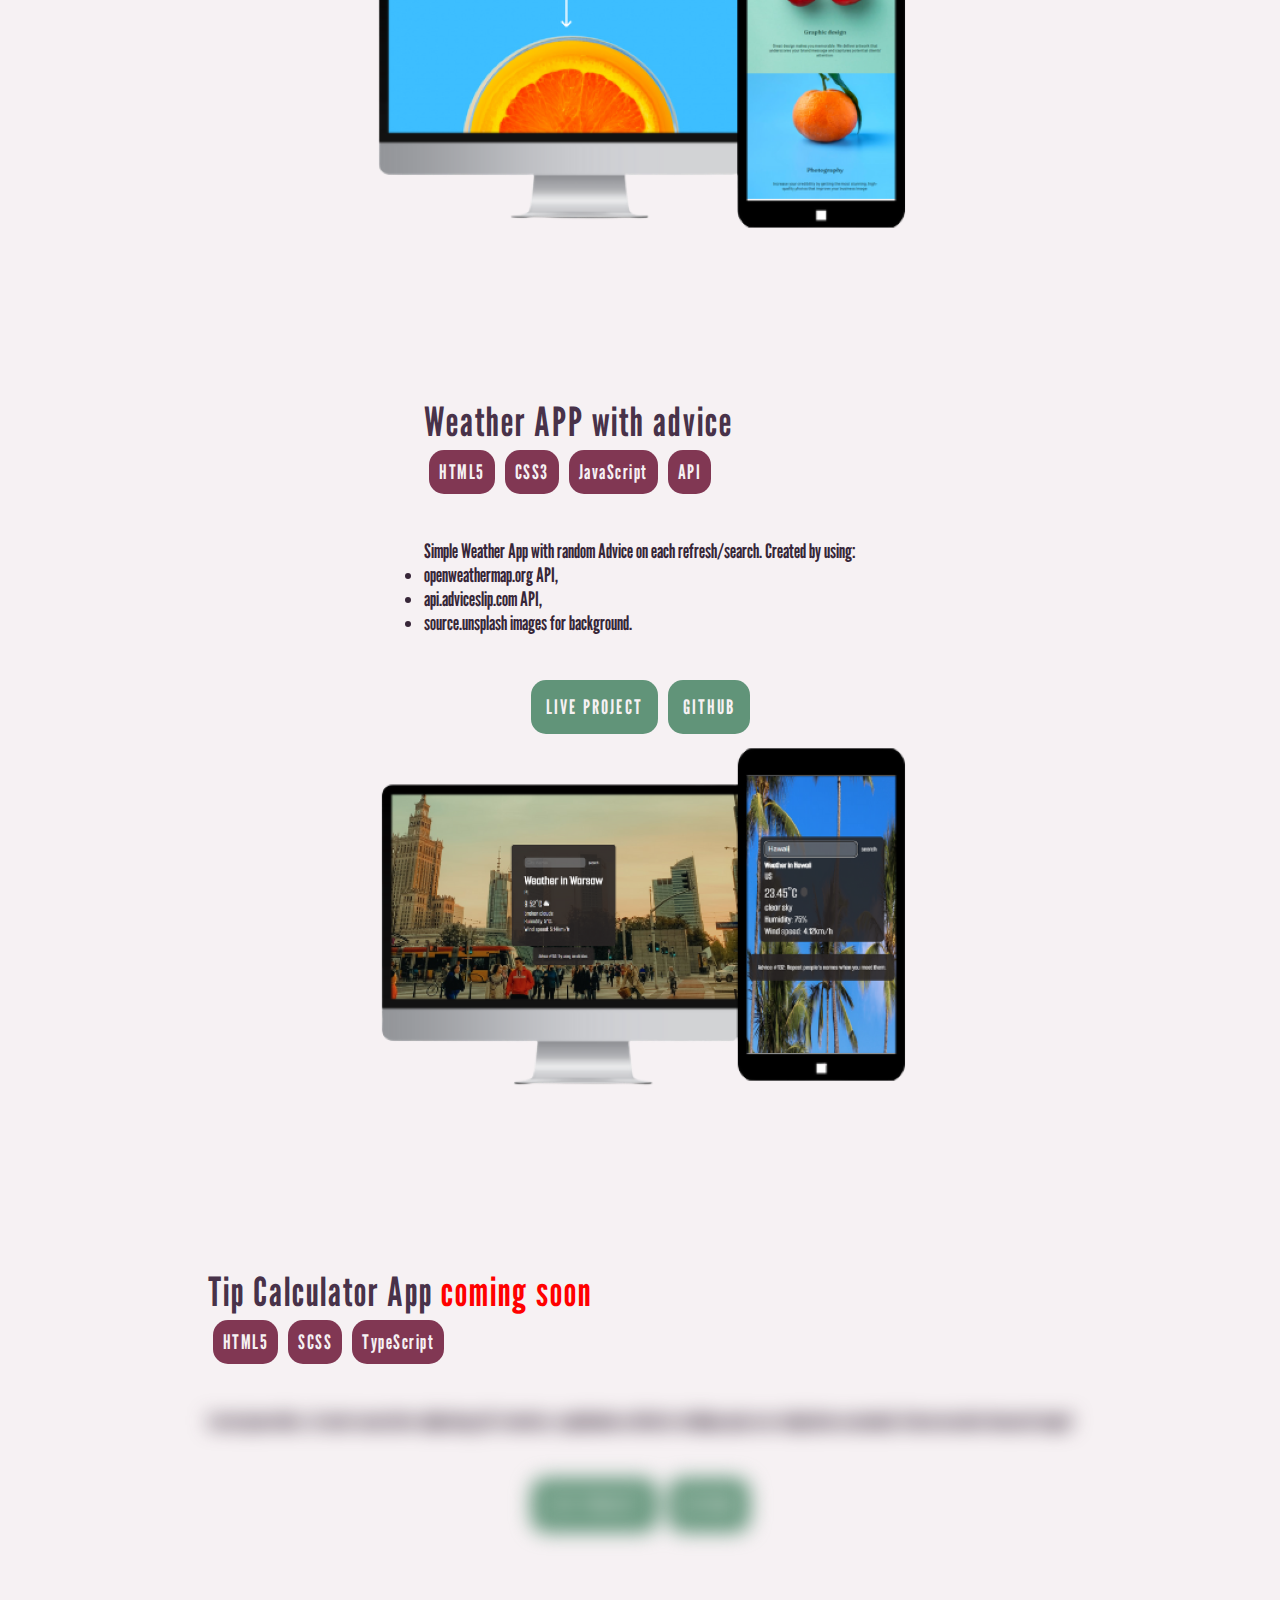
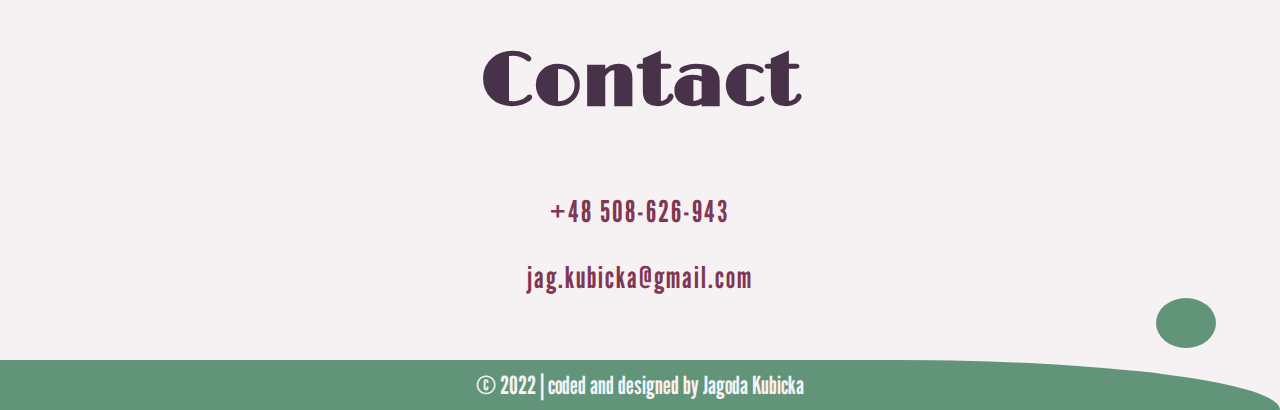
==== commit ddb4d397: "about me section" ====
--- a/index.html
+++ b/index.html
@@ -12,7 +12,17 @@
       name="description"
       content="I am a self-taught front end developer who is passionate about building new, amazing projects."
     />
-    <meta name="image" property="og:image" content="./images/screenshot.png" />
+    <meta
+      property="og:image"
+      content="https://raw.githubusercontent.com/jagodakubicka/Jagoda-Kubicka/main/images/screenshot.png"
+      width="1200"
+      height="627"
+    />
+    <meta property="og:title" content="Personal Portfolio | Jagoda Kubicka" />
+    <meta
+      property="og:description"
+      content="Website full of projects focused on Front-end technologies."
+    />
     <link
       rel="stylesheet"
       href="https://cdnjs.cloudflare.com/ajax/libs/font-awesome/6.0.0-beta3/css/all.min.css"
@@ -106,8 +116,8 @@
         </div>
         <div class="about-me-text-container">
           <p>
-            I am a self-taught front end developer who's currently looking
-            forward to start my journey in Tech industry.
+            I am a self-taught front end developer and I'm looking forward to
+            use my skills to help with your projects.
           </p>
 
           <p>
@@ -119,30 +129,6 @@
           </p>
 
           <div class="about-me-more-info">
-            <p class="headline">Why coding?</p>
-            <p>
-              As of my marketing background, I wanted to get more into digital
-              marketing and SEO. Because of that, I created site on Wordpress
-              about Japanese business culture so I could test out all
-              funcionalities in practice. <br />
-              Unfortunately ( or fortunately?) right from the start I was
-              annoyed by layout limitations. <br />
-              I wanted to be in control of all colors, styles and funcionality,
-              so I decided to learn basics of HTML and CSS ...and this is where
-              I fell in love with coding.
-              <br />
-              <br />
-              I discovered that coding, planning, designing and solving logical
-              issues gives me gratification.
-              <br />
-              Learning something new in every project became quite addictive to
-              me. I love that there are many ways of solving issues and there
-              are almost no limits.
-              <br />
-              My motivation comes from knowing that there is so much more to
-              learn and improve myself!
-            </p>
-            <br />
             <p class="headline">Who am I?</p>
             <p>
               If I were to describe myself in two words, then that would be
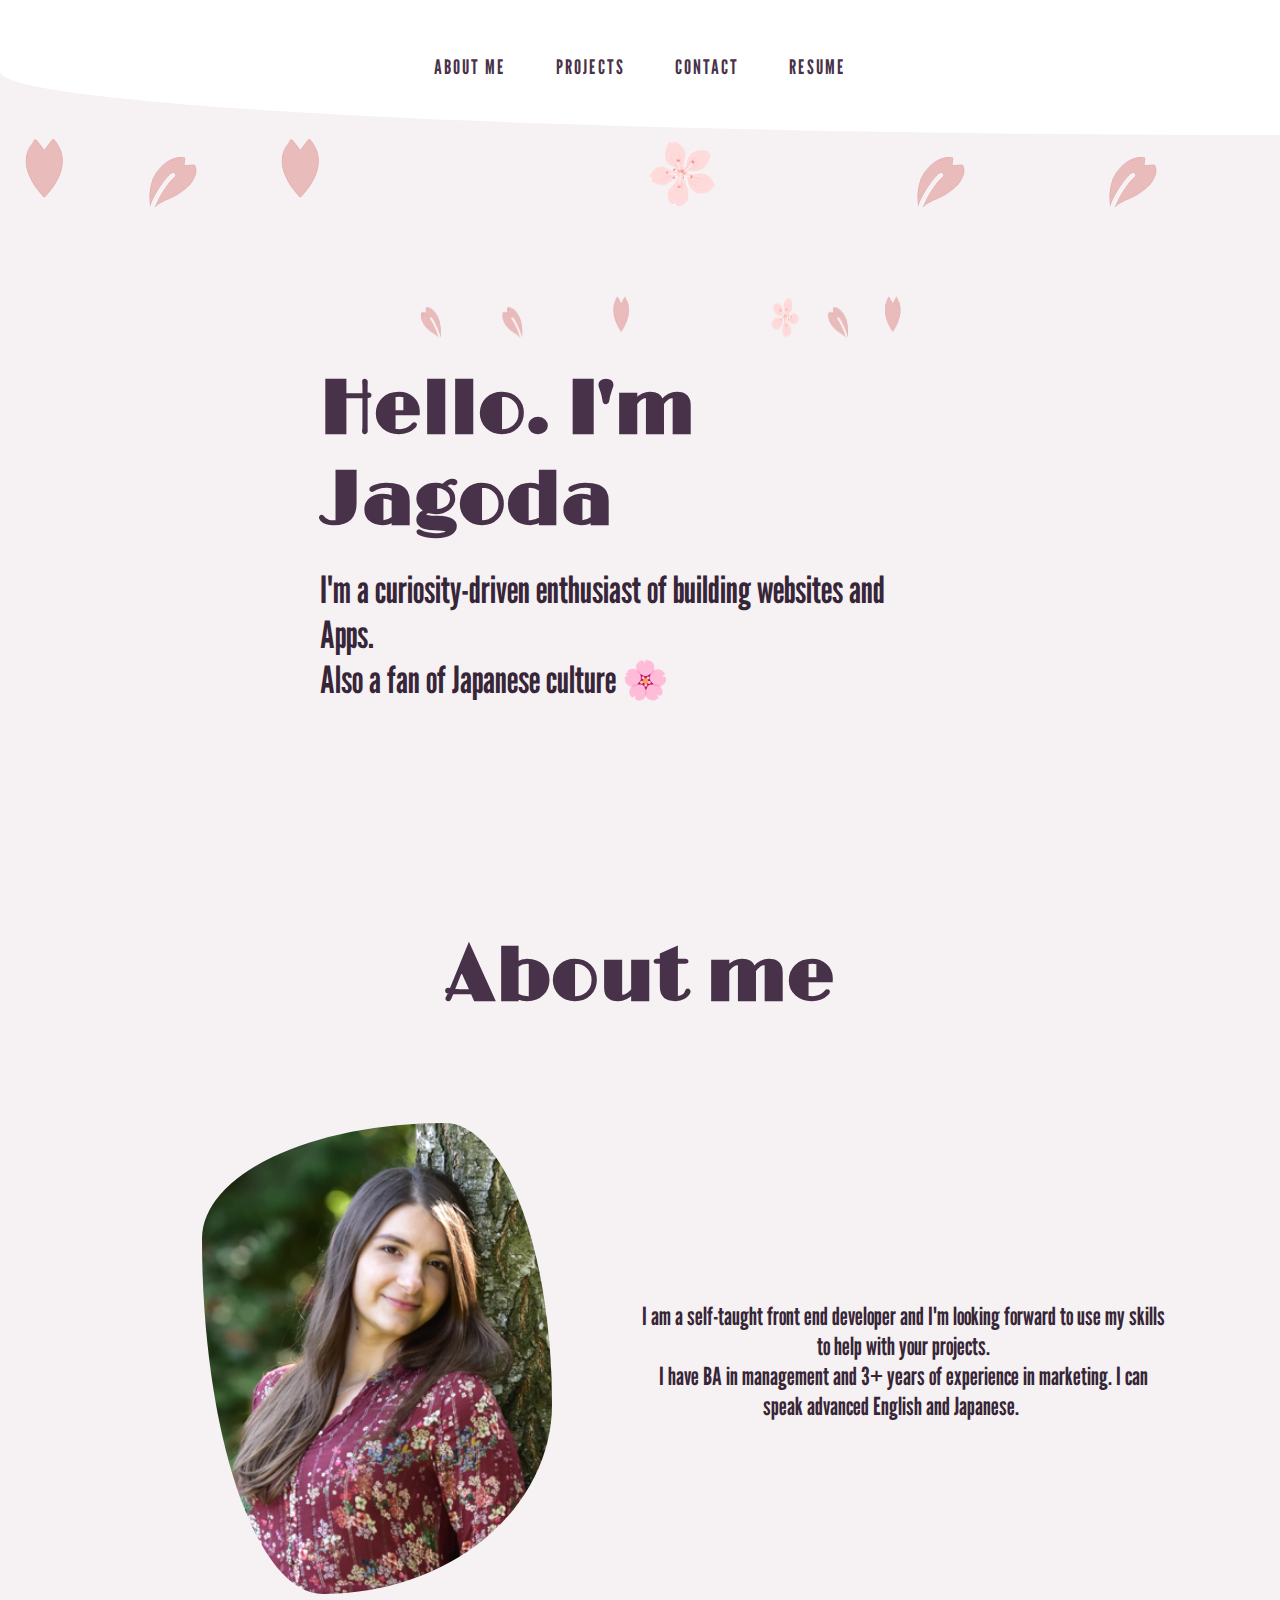
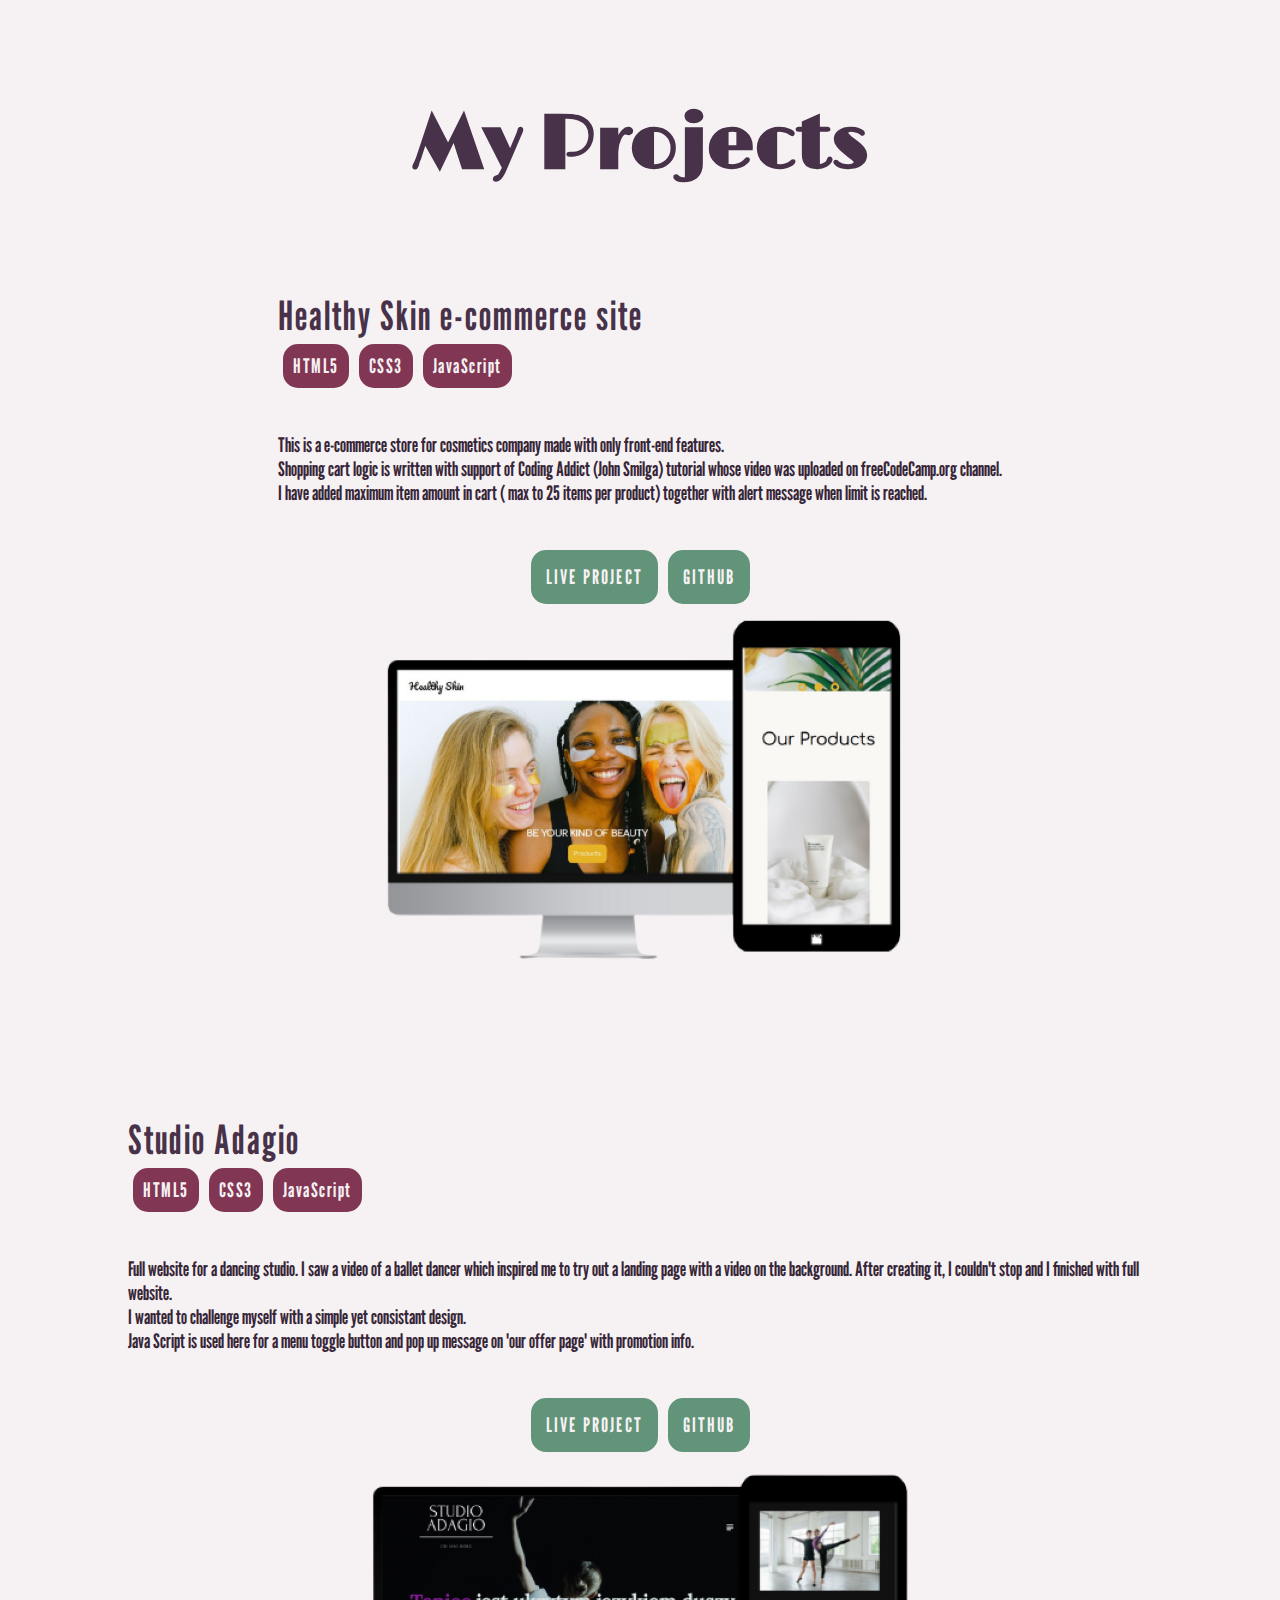
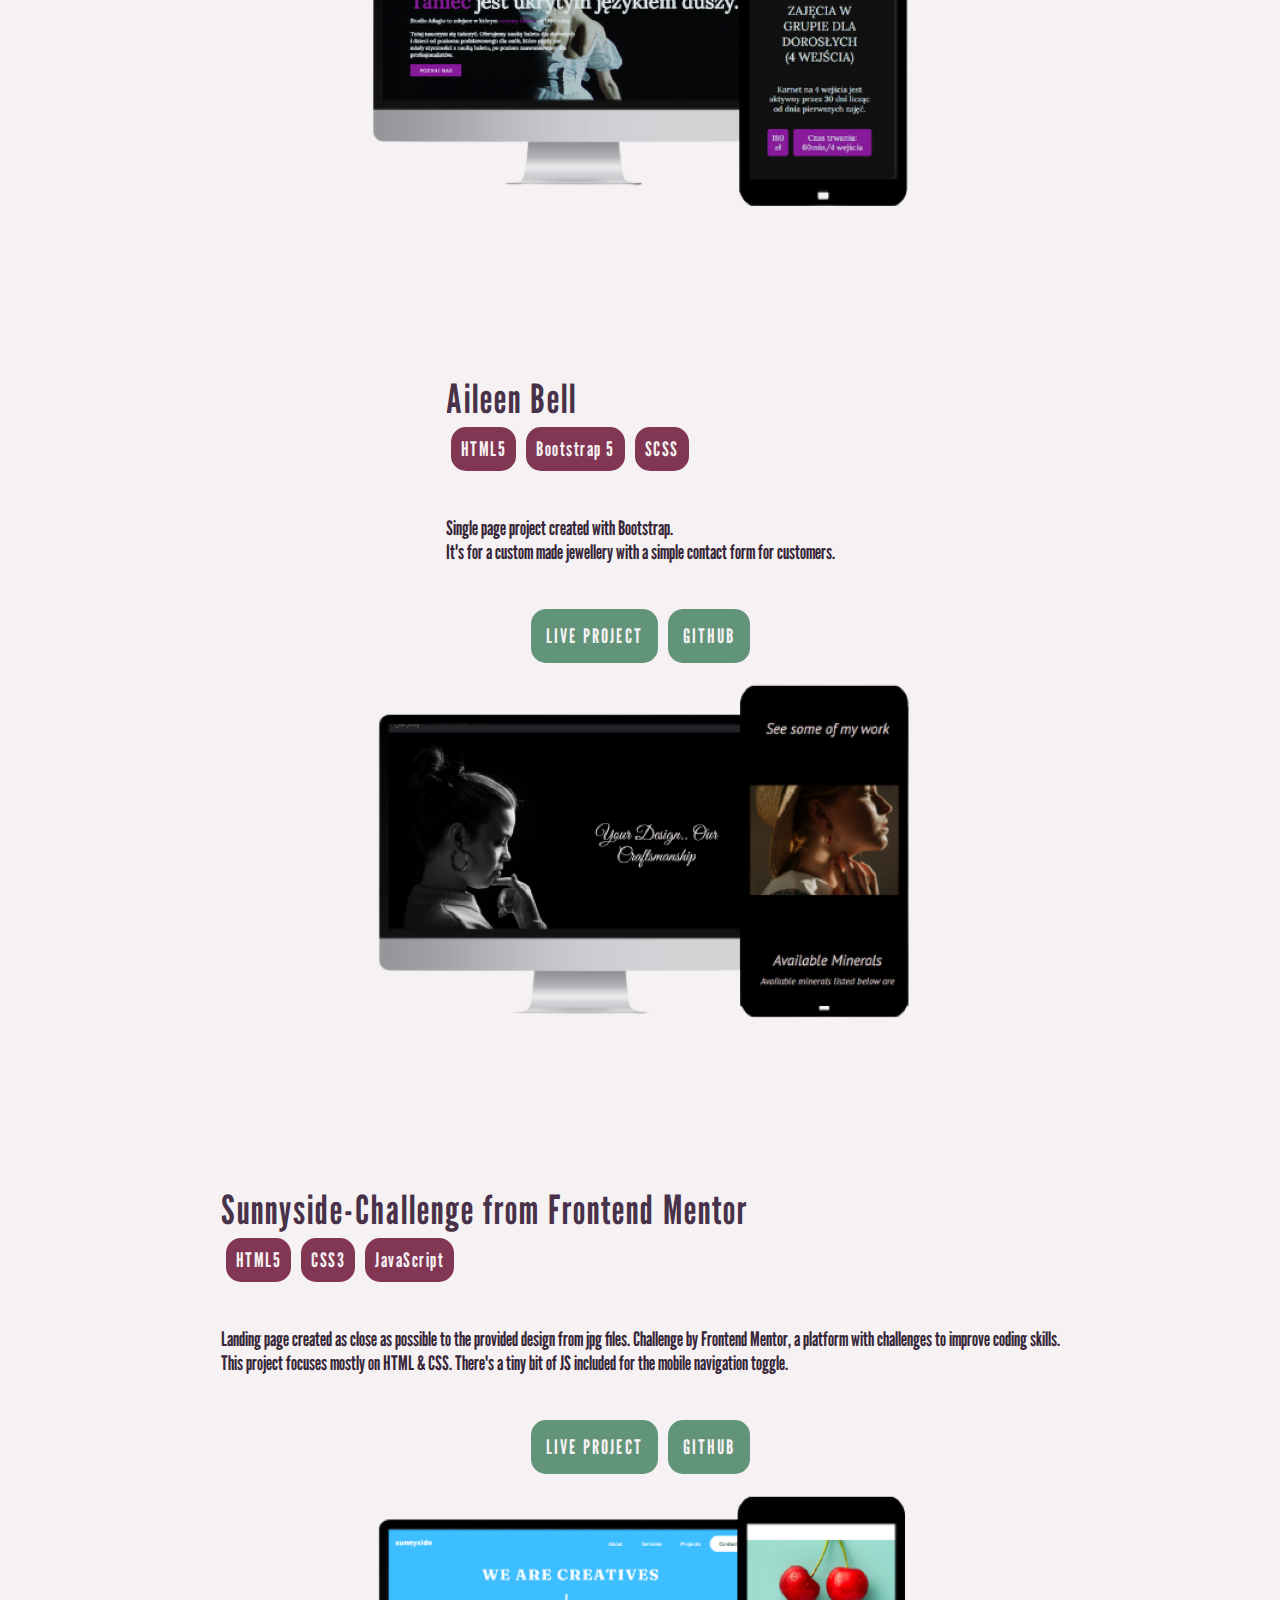
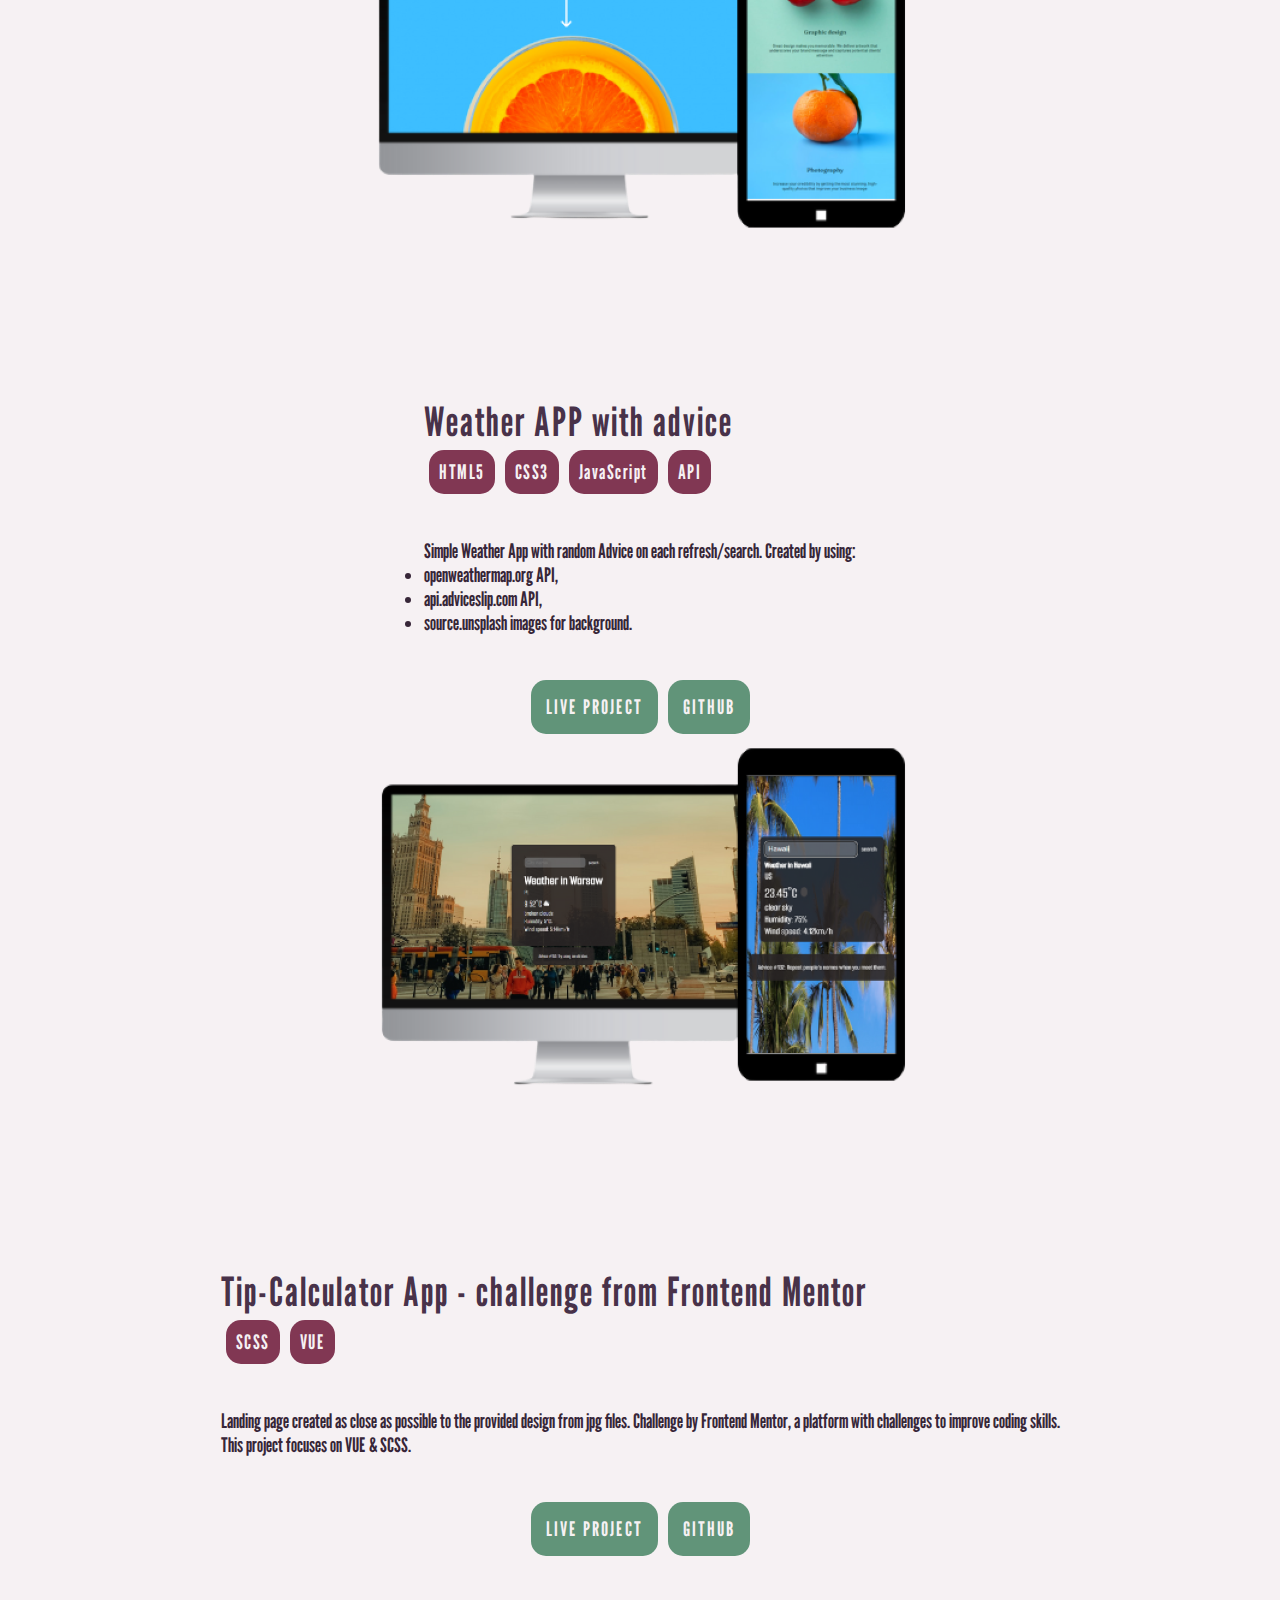
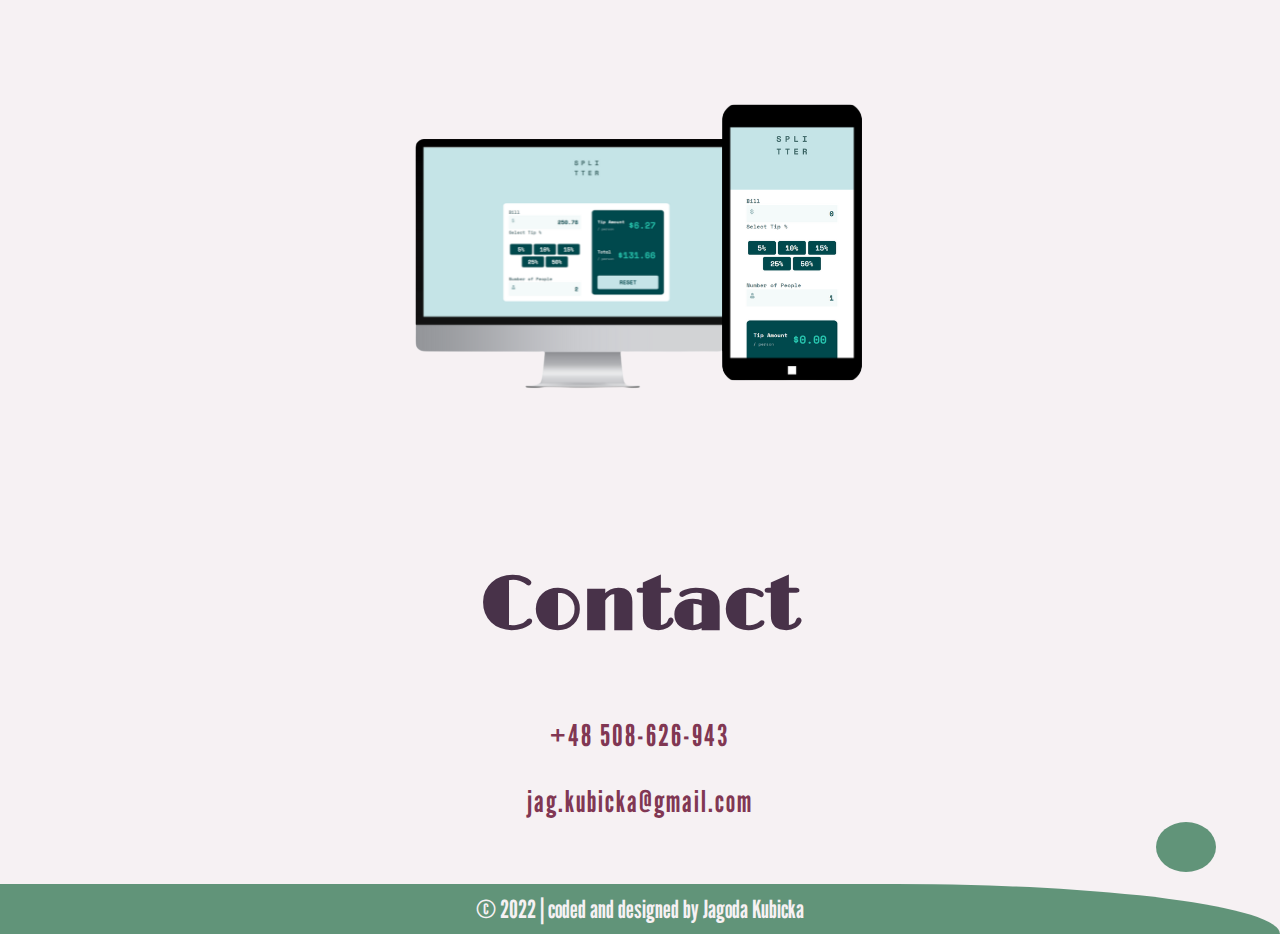
==== commit e6f923e5: "project added" ====
--- a/index.html
+++ b/index.html
@@ -384,29 +384,42 @@
         <!-- end of single project item -->
         <!-- single project item -->
         <div class="project-item-container">
-          <div class="project-item-img"></div>
-          <div class="project-item-text">
-            <a
-              class="project-item-text-title inactiveLink"
-              href="#"
-              target="_blank"
-              >Tip Calculator App
-              <span class="work-in-progress">coming soon</span></a
-            >
-            <div class="project-item-tags">
-              <p class="item-tag">HTML5</p>
+          <div class="project-item-img">
+            <img
+              class="project-img-desktop"
+              src="/images/projects/tip-calculator.png"
+              alt="Sunnyside"
+            />
+          </div>
+          <div class="project-item-text">
+            <a
+              class="project-item-text-title"
+              href="https://gilded-stroopwafel-59944c.netlify.app/"
+              target="_blank"
+              >Tip-Calculator App - challenge from Frontend Mentor</a
+            >
+            <div class="project-item-tags">
               <p class="item-tag">SCSS</p>
-              <p class="item-tag">TypeScript</p>
-            </div>
-            <p class="project-item-text-desc work-in-progess-blur">
-              Lorem ipsum dolor, sit amet consectetur adipisicing elit.
-              Inventore, repudiandae architecto similique quia esse voluptatum
-              assumenda. Harum nesciunt obcaecati neque!
-            </p>
-
-            <div class="project-item-links work-in-progess-blur">
-              <a href="#" target="_blank" class="inactiveLink">live project</a>
-              <a href="#" target="_blank" class="inactiveLink">Github</a>
+              <p class="item-tag">VUE</p>
+            </div>
+            <p class="project-item-text-desc">
+              Landing page created as close as possible to the provided design
+              from jpg files. Challenge by Frontend Mentor, a platform with
+              challenges to improve coding skills.
+              <br />
+              This project focuses on VUE & SCSS.
+            </p>
+            <div class="project-item-links">
+              <a
+                href="https://gilded-stroopwafel-59944c.netlify.app/"
+                target="_blank"
+                >live project</a
+              >
+              <a
+                href="https://github.com/jagodakubicka/tip-calculator"
+                target="_blank"
+                >Github</a
+              >
             </div>
           </div>
         </div>
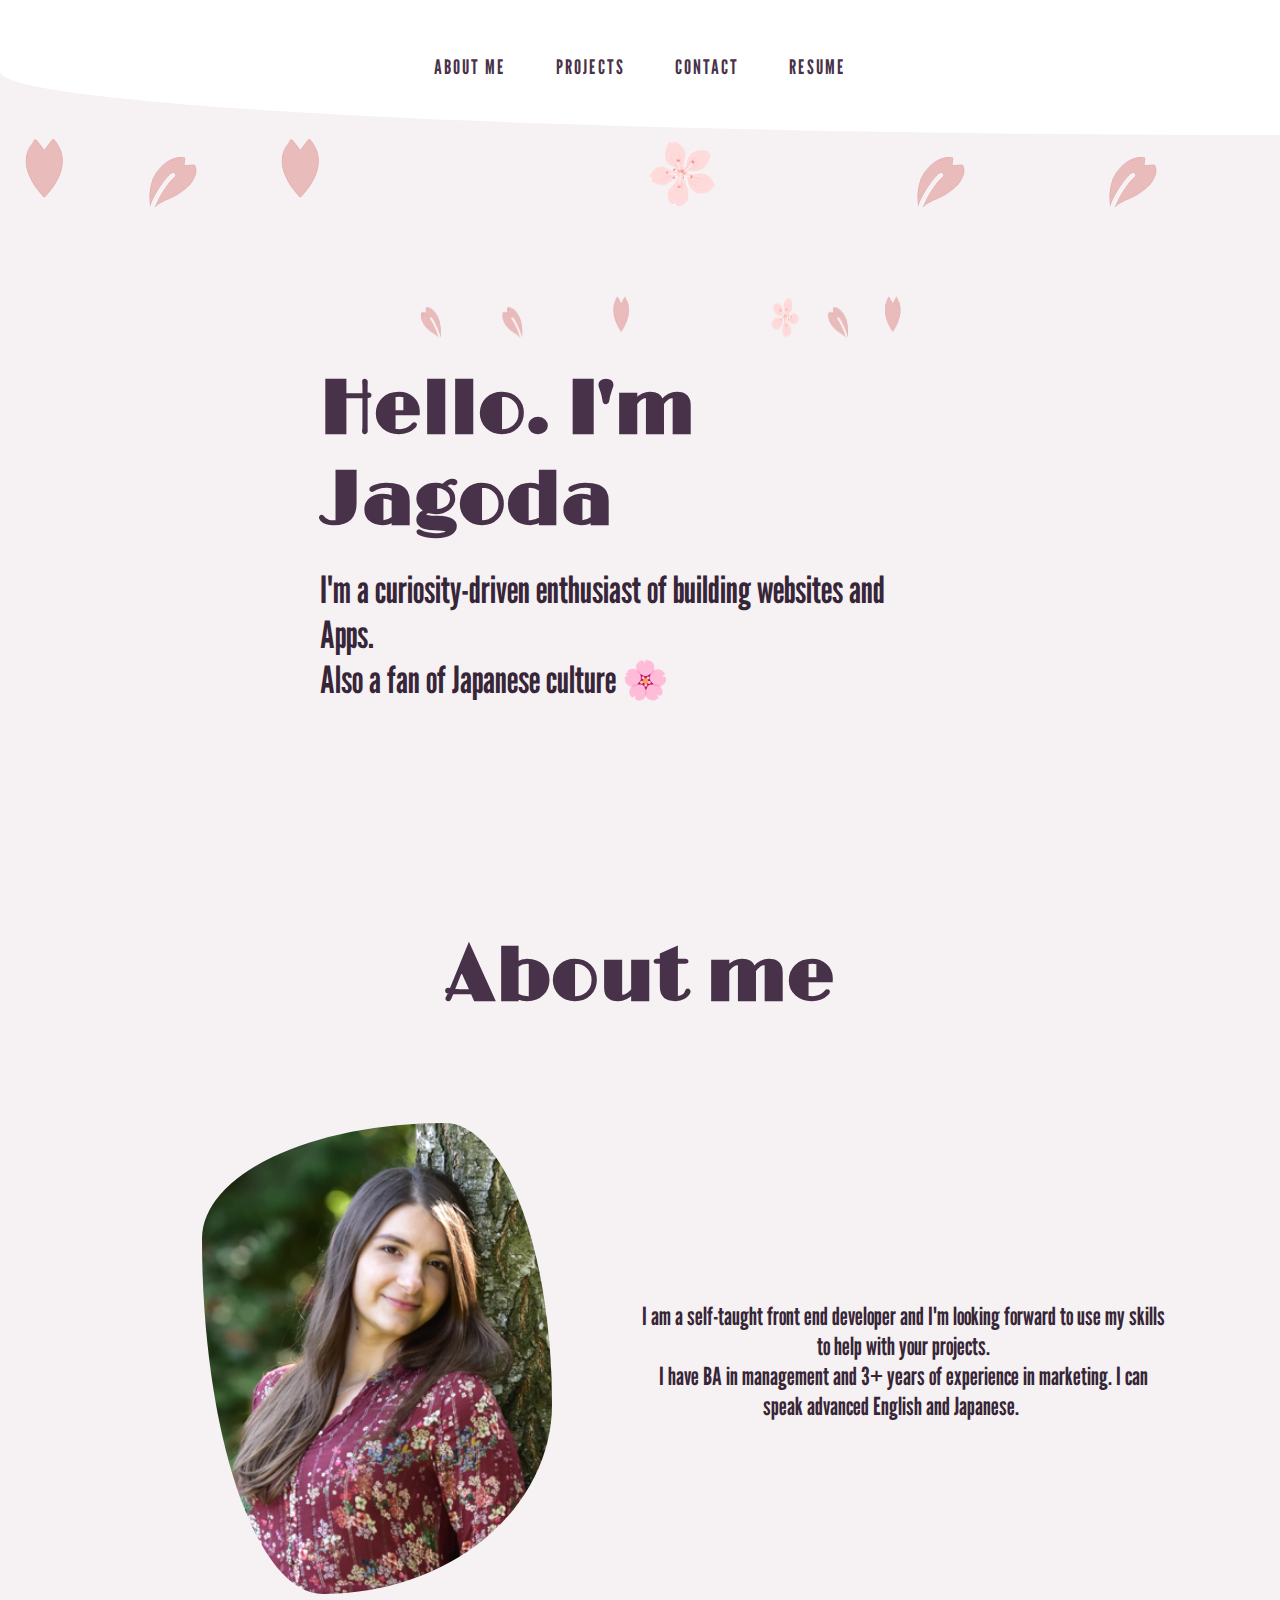
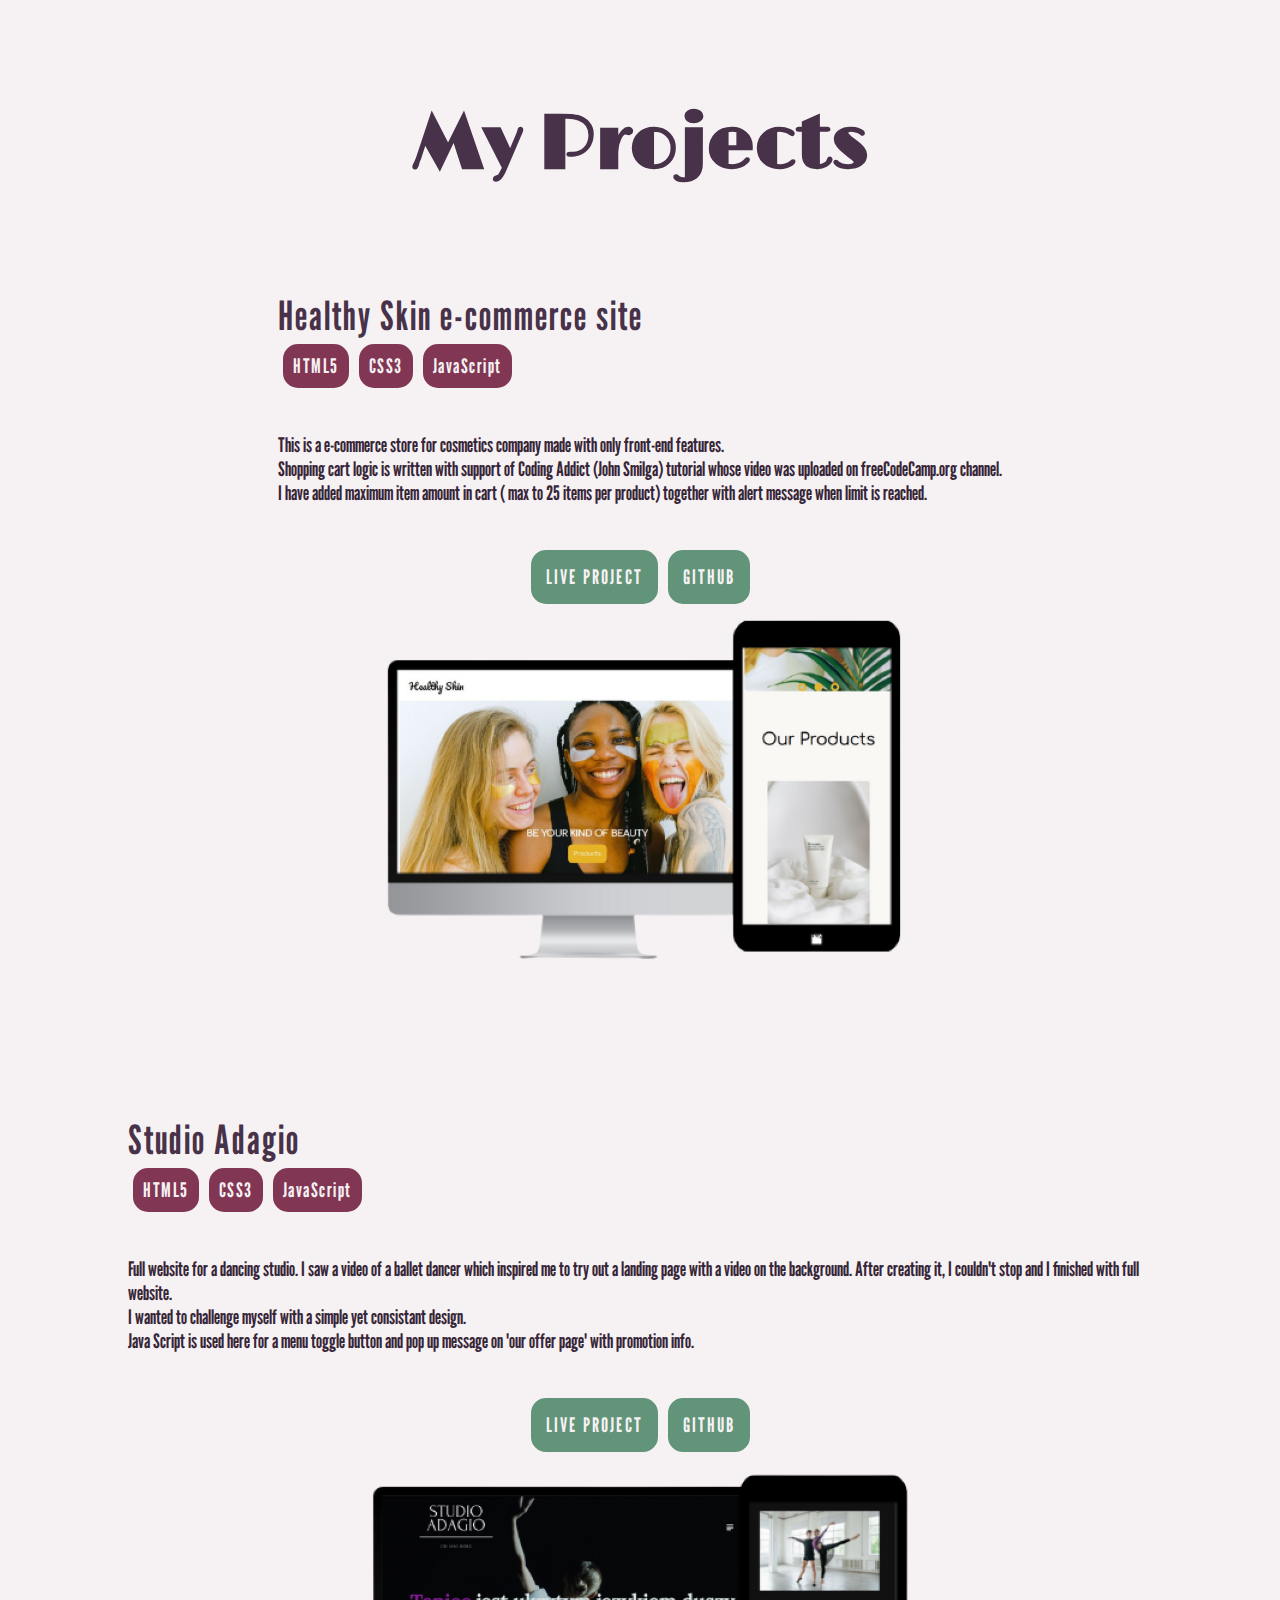
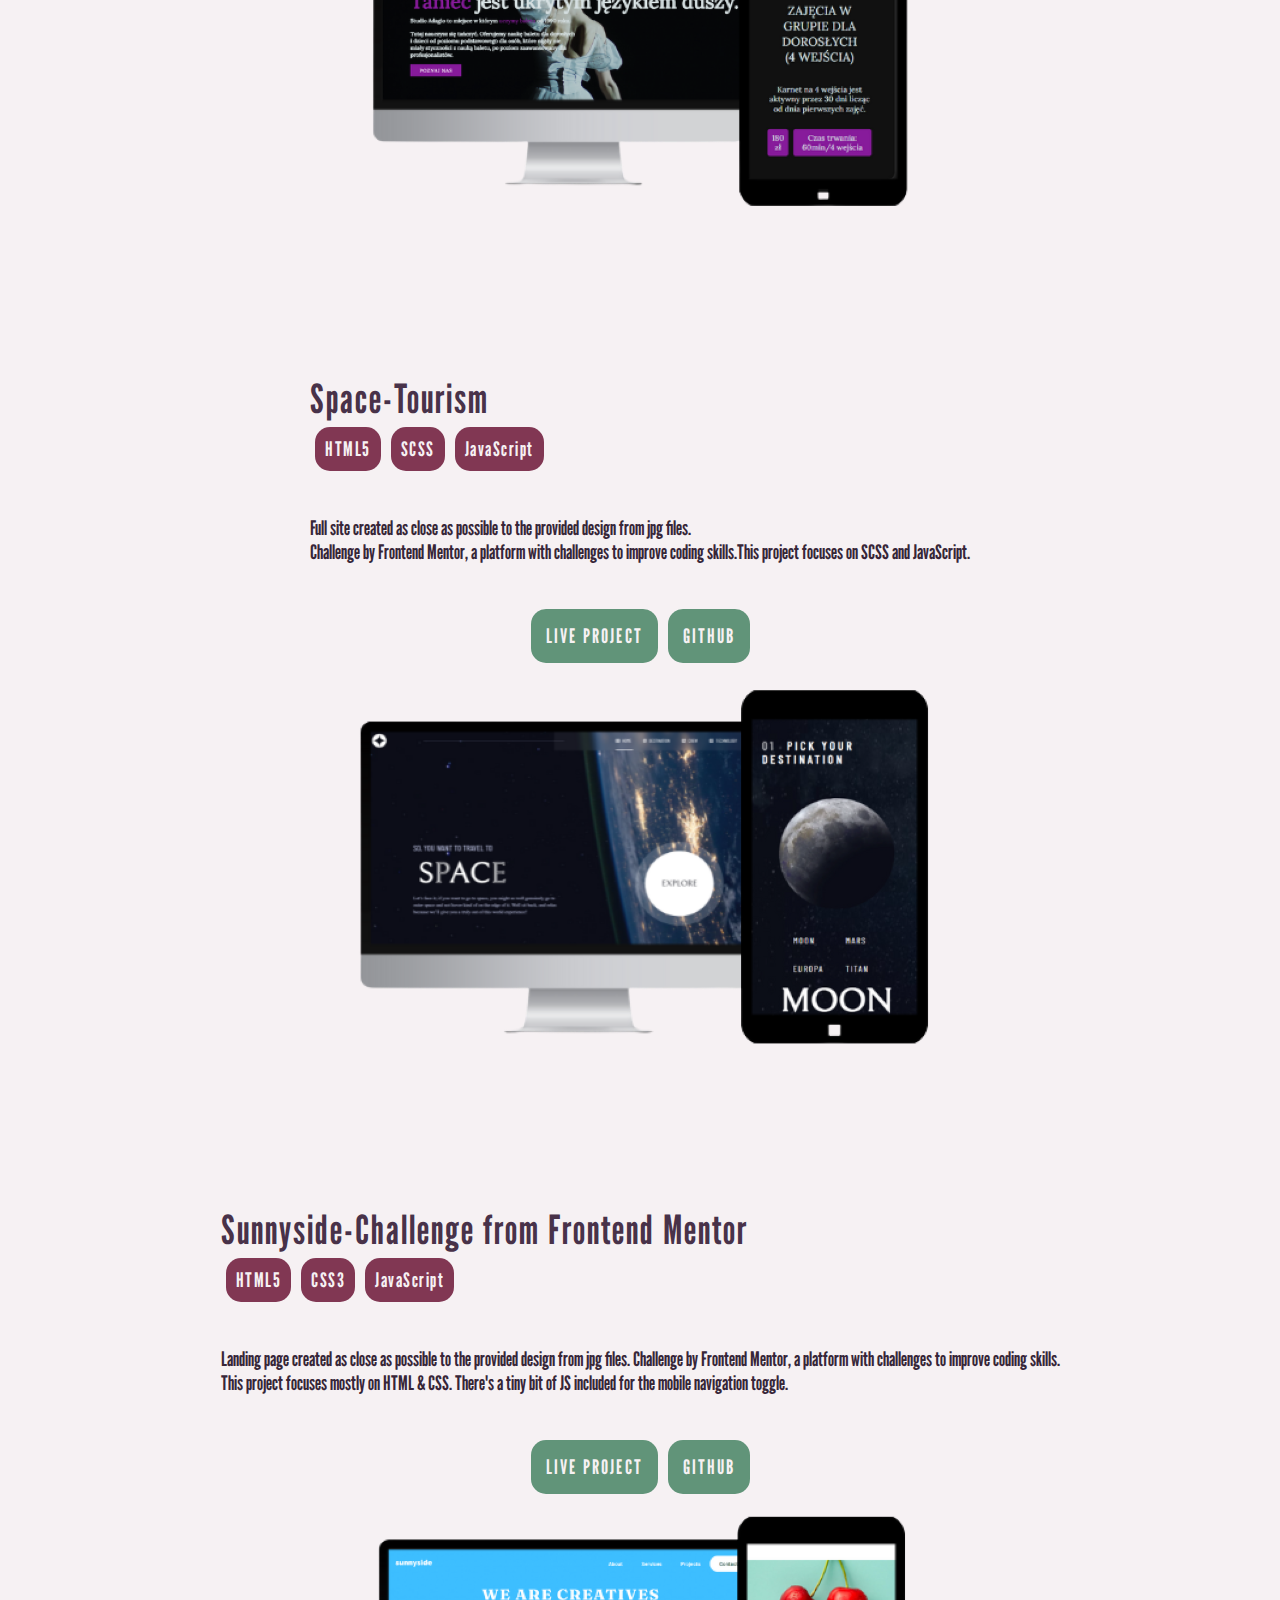
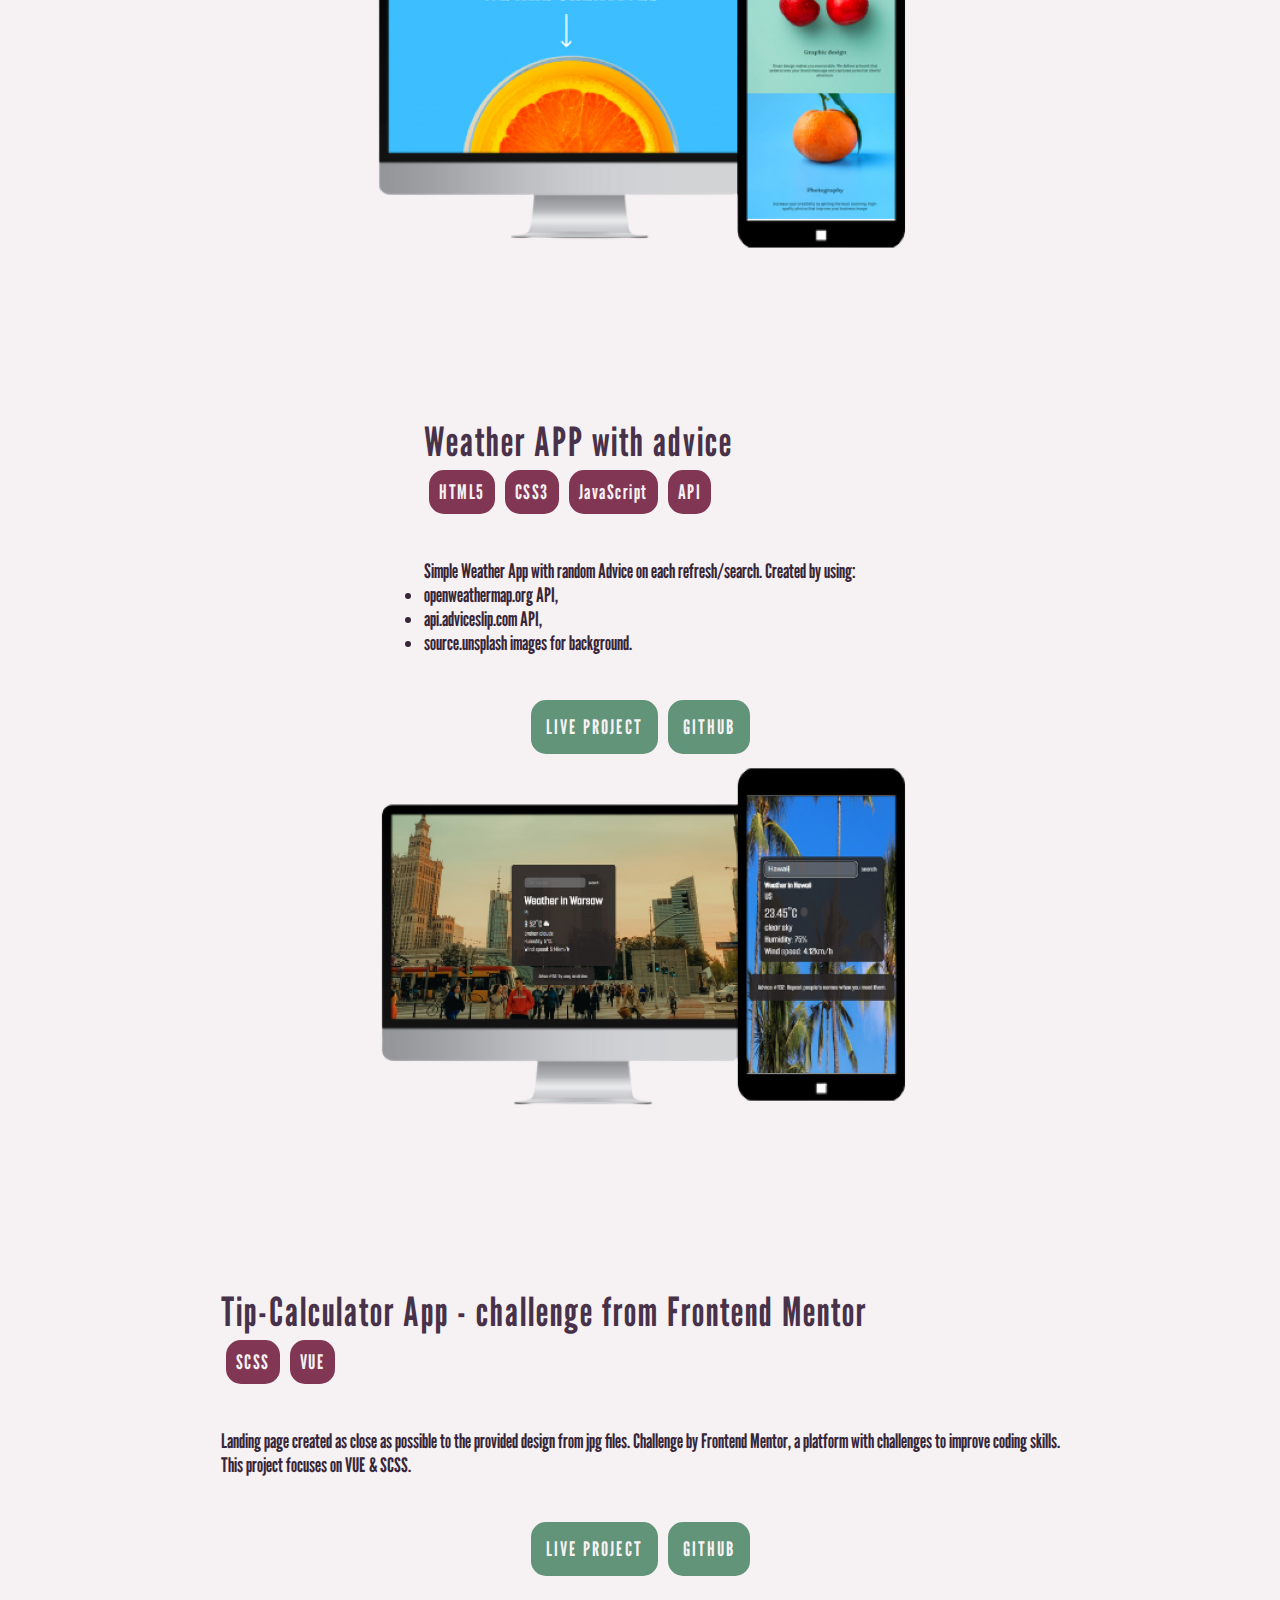
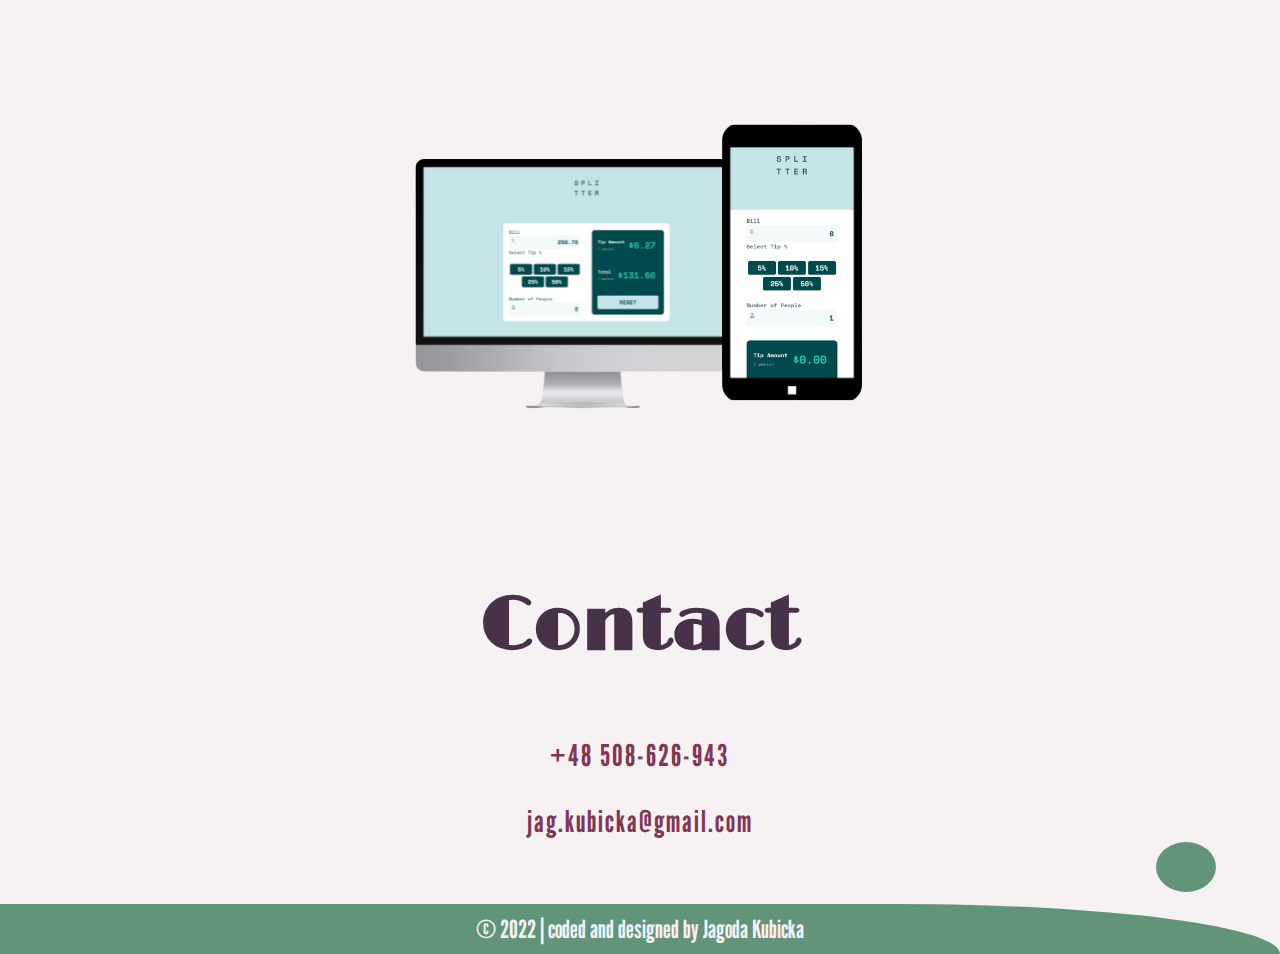
==== commit 369b055a: "added project" ====
--- a/index.html
+++ b/index.html
@@ -255,40 +255,41 @@
           <div class="project-item-text">
             <a
               class="project-item-text-title"
-              href="https://aileen-bell--custom-jewellery.hostman.site/"
-              target="_blank"
-              >Aileen Bell</a
+              href="https://space-tourism-frontend-mentor-one.vercel.app/"
+              target="_blank"
+              >Space-Tourism</a
             >
             <div class="project-item-tags">
               <p class="item-tag">HTML5</p>
-              <p class="item-tag">Bootstrap 5</p>
               <p class="item-tag">SCSS</p>
-            </div>
-            <p class="project-item-text-desc">
-              Single page project created with Bootstrap.
-              <br />
-              It's for a custom made jewellery with a simple contact form for
-              customers.
-            </p>
-
-            <div class="project-item-links">
-              <a
-                href="https://aileen-bell--custom-jewellery.hostman.site/"
-                target="_blank"
-                >live project</a
-              >
-              <a
-                href="https://github.com/jagodakubicka/Aileen-Bell--Custom-Jewellery"
-                target="_blank"
-                >Github</a
-              >
-            </div>
-          </div>
-          <div class="project-item-img">
-            <img
-              class="project-img-desktop"
-              src="/images/projects/aileen-bell.png"
-              alt="aileen-bell-desktop"
+              <p class="item-tag">JavaScript</p>
+            </div>
+            <p class="project-item-text-desc">
+              Full site created as close as possible to the provided design from
+              jpg files.
+              <br />
+              Challenge by Frontend Mentor, a platform with challenges to
+              improve coding skills.This project focuses on SCSS and JavaScript.
+            </p>
+
+            <div class="project-item-links">
+              <a
+                href="https://space-tourism-frontend-mentor-one.vercel.app/"
+                target="_blank"
+                >live project</a
+              >
+              <a
+                href="https://github.com/jagodakubicka/Space-Tourism-Frontend-Mentor"
+                target="_blank"
+                >Github</a
+              >
+            </div>
+          </div>
+          <div class="project-item-img">
+            <img
+              class="project-img-desktop"
+              src="/images/projects/space.png"
+              alt="space-desktop"
             />
           </div>
         </div>
